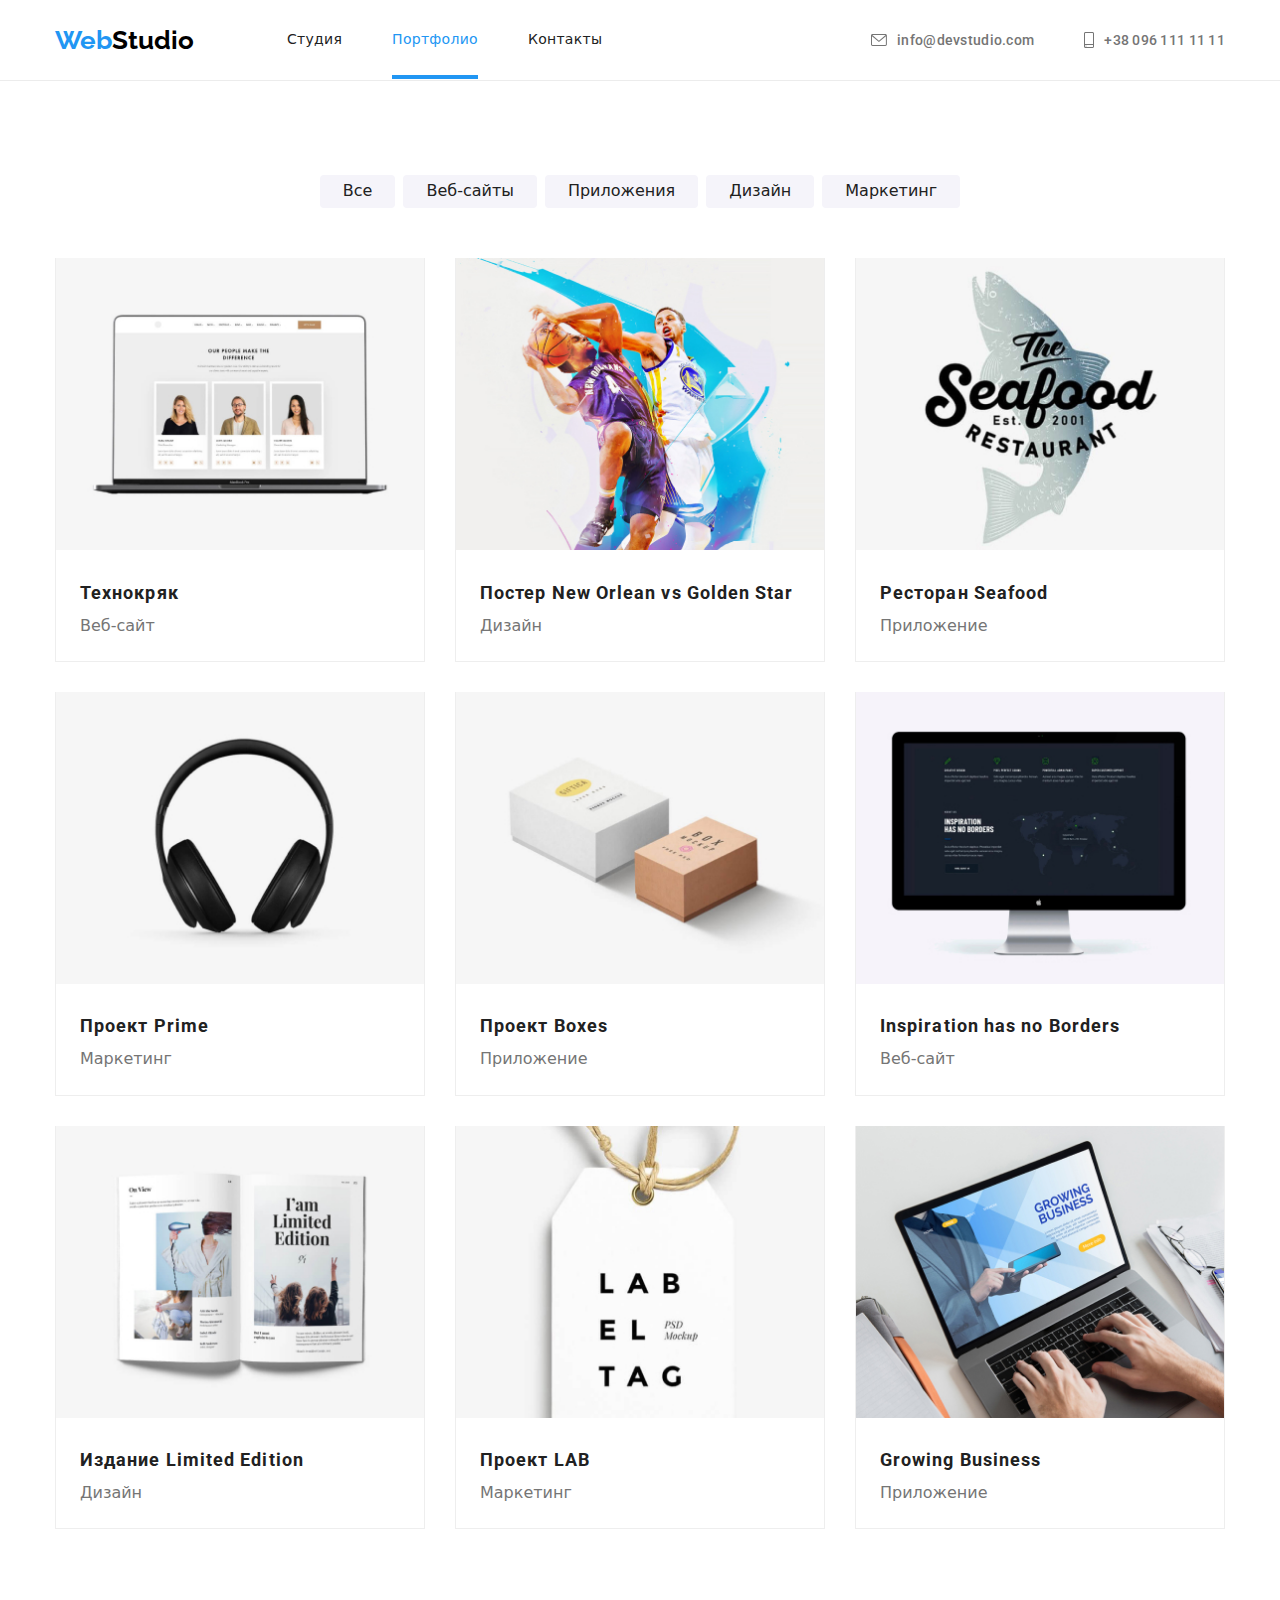
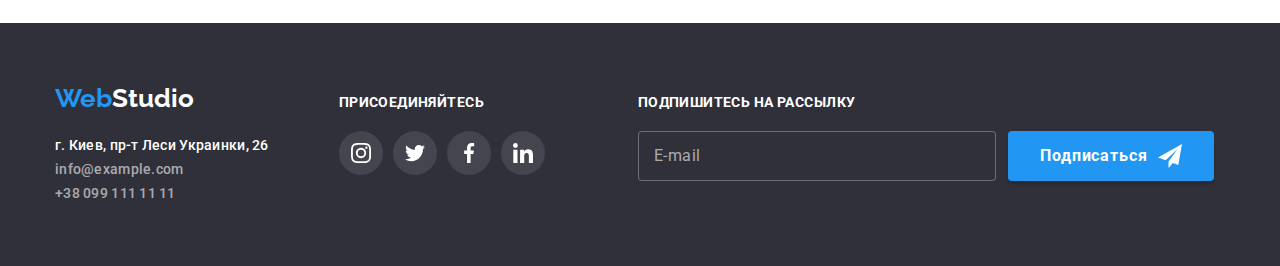
==== portfolio.html @ 0602cfd3 "1" ====
<!DOCTYPE html>
<html lang="ru">

<head>
    <meta charset="UTF-8">
    <meta http-equiv="X-UA-Compatible" content="IE=edge">
    <meta name="viewport" content="width=device-width, initial-scale=1.0">
    <title>Document</title>
    <link rel="preconnect" href="https://fonts.googleapis.com">
    <link rel="preconnect" href="https://fonts.gstatic.com" crossorigin>
    <link href="https://fonts.googleapis.com/css2?family=Raleway:wght@700&family=Roboto:wght@400;700;900&display=swap"
        rel="stylesheet">
    <link rel="stylesheet"
        href="https://cdnjs.cloudflare.com/ajax/libs/modern-normalize/0.6.0/modern-normalize.min.css" />
    <link href="./css/styles.css" rel="stylesheet" />

</head>

<body>
    <!--Шапка сайта-->
    <header>
        <div class="container main-nav">
            <a href="./index.html" class="logo"> <span class="logo-first ">Web</span><span class="logo-second">Studio</span>
            </a>
            <nav>
                <ul class="site-nav list">
                    <li class="item"> <a href="./index.html" class="link">Студия</a></li>
                    <li class="item"> <a href="./portfolio.html" class="link current">Портфолио</a></li>
                    <li class="item"> <a href="" class="link">Контакты</a></li>
                </ul>
            </nav>
            <ul class="adress list">
                <li class="item"><a href="mailto:info@devstudio.com" class="link-adress"> <svg width="16px" height="12px"
                            class="icon-nav">
                            <use href="./images/symbol-defs-no.svg#icon-envelope"></use>
                        </svg>
                        info@devstudio.com </a> </li>
                <li class="item"><a href="tel:+380961111111" class="link-adress"> <svg width="10px" height="16px"
                            class="icon-nav">
                            <use href="./images/symbol-defs-no.svg#icon-smartphone"></use>
                        </svg> +38 096 111 11 11 </a></li>
            </ul>
        </div>
    </header>
    <main>
        <section class="section filter">
            <div class="container">
                <h1 hidden class="filter-tittle">Наши проекты</h1>
                <ul class="btn-filter">
                    <li class="item"> <button type="button" class="button">Все</button></li>
                    <li class="item"> <button type="button" class="button">Веб-сайты</button></li>
                    <li class="item"> <button type="button" class="button">Приложения</button></li>
                    <li class="item"> <button type="button" class="button">Дизайн</button></li>
                    <li class="item"> <button type="button" class="button">Маркетинг</button></li>
                </ul>
                <ul class="project list">
                    <li class="project-list">
                        <a href="" class="project-item">
                        <div class="project-image">
                            <img src="./images/Project1.jpg" alt="Люди" width="370">
                            <p class="project-thumb">Технокряк это современная площадка распространения коронавируса. Компании используют эту платформу для цифрового
                            шпионажа и атак на защищённые сервера конкурентов.</p></div>
                            <div class="project-box">
                                <h2 class="project-name">Технокряк</h2>
                                <p class="filter-name">Веб-сайт</p>
                            </div>
                        </a></li>
                    <li class="project-list"><a href="" class="project-item">
                        <div class="project-image">
                            <img src="./images/Project2.jpg" alt="Постер" width="370"><p class="project-thumb">Технокряк это современная площадка распространения коронавируса. Компании используют эту
                                платформу для цифрового
                                шпионажа и атак на защищённые сервера конкурентов.</p></div>
                            <div class="project-box">
                                <h2 class="project-name">Постер New Orlean vs Golden Star</h2>
                                <p class="filter-name">Дизайн</p>
                            </div>
                        </a></li>
                    <li class="project-list"><a href="" class="project-item">
                           <div class="project-image"> <img src="./images/Project3.jpg" alt="Ресторан" width="370"><p class="project-thumb">Технокряк это современная площадка распространения коронавируса. Компании используют эту платформу для цифрового
                            шпионажа и атак на защищённые сервера конкурентов.</p></div>
                            <div class="project-box">
                                <h2 class="project-name">Ресторан Seafood</h2>
                                <p class="filter-name">Приложение</p>
                            </div>
                        </a></li>
                    <li class="project-list"><a href="" class="project-item">
                           <div class="project-image"> <img src="./images/Project4.jpg" alt="Наушники" width="370"><p class="project-thumb">Технокряк это современная площадка распространения коронавируса. Компании используют эту платформу для цифрового
                            шпионажа и атак на защищённые сервера конкурентов.</p></div>
                            <div class="project-box">
                                <h2 class="project-name">Проект Prime</h2>
                                <p class="filter-name">Маркетинг</p>
                            </div>
                        </a></li>
                    <li class="project-list"><a href="" class="project-item">
                           <div class="project-image"> <img src="./images/Project5.jpg" alt="Коробки" width="370"><p class="project-thumb">Технокряк это современная площадка распространения коронавируса. Компании используют эту платформу для цифрового
                            шпионажа и атак на защищённые сервера конкурентов.</p></div>
                            <div class="project-box">
                                <h2 class="project-name">Проект Boxes</h2>
                                <p class="filter-name">Приложение</p>
                            </div>
                        </a></li>
                    <li class="project-list"><a href="" class="project-item">
                           <div class="project-image"> <img src="./images/Project6.jpg" alt="Монитор" width="370"><p class="project-thumb">Технокряк это современная площадка распространения коронавируса. Компании используют эту платформу для цифрового
                            шпионажа и атак на защищённые сервера конкурентов.</p></div>
                            <div class="project-box">
                                <h2 class="project-name">Inspiration has no Borders</h2>
                                <p class="filter-name">Веб-сайт</p>
                            </div>
                        </a></li>
                    <li class="project-list"><a href="" class="project-item">
                           <div class="project-image"> <img src="./images/Project7.jpg" alt="Издание" width="370"><p class="project-thumb">Технокряк это современная площадка распространения коронавируса. Компании используют эту платформу для цифрового
                            шпионажа и атак на защищённые сервера конкурентов.</p></div>
                            <div class="project-box">
                                <h2 class="project-name">Издание Limited Edition</h2>
                                <p class="filter-name">Дизайн</p>
                            </div>
                        </a></li>
                    <li class="project-list"><a href="" class="project-item">
                           <div class="project-image"> <img src="./images/Project8.jpg" alt="Значок" width="370"><p class="project-thumb">Технокряк это современная площадка распространения коронавируса. Компании используют эту платформу для цифрового
                            шпионажа и атак на защищённые сервера конкурентов.</p></div>
                            <div class="project-box">
                                <h2 class="project-name">Проект LAB</h2>
                                <p class="filter-name">Маркетинг</p>
                            </div>
                        </a></li>
                    <li class="project-list"><a href="" class="project-item">
                           <div class="project-image"> <img src="./images/Project9.jpg" alt="Ноут" width="370"><p class="project-thumb">Технокряк это современная площадка распространения коронавируса. Компании используют эту платформу для цифрового
                            шпионажа и атак на защищённые сервера конкурентов.</p></div>
                            <div class="project-box">
                                <h2 class="project-name">Growing Business</h2>
                                <p class="filter-name">Приложение</p>
                            </div>
                        </a></li>
                </ul>
            </div>
        </section>
    </main>
    <footer class="page-footer">
        <div class="container footer-container">
            <div class="footer-adress">
                <a href="./index.html" class="logo"> <span class="logo-first ">Web</span><span
                        class="logo-second">Studio</span></a>
                <address class="adress-list">
                    <ul class="list">
                        <li> <a href="https://www.google.com/maps/place/%D0%B1%D1%83%D0%BB.+%D0%9B%D0%B5%D1%81%D0%B8+%D0%A3%D0%BA%D1%80%D0%B0%D0%B8%D0%BD%D0%BA%D0%B8,+26,+%D0%9A%D0%B8%D0%B5%D0%B2,+02000/@50.4265807,30.5361971,17z/data=!3m1!4b1!4m5!3m4!1s0x40d4cf0e033ecbe9:0x57a4dffefec77da0!8m2!3d50.4265807!4d30.5383858"
                               rel="noopener noreferrer" target="_blank" class="link-adress"> г. Киев, пр-т Леси Украинки, 26 </a></li>
                        <li> <a href="mailto:info@example.com" class="contact link-adress">info@example.com </a></li>
                        <li> <a href="tel:+380991111111" class="contact link-adress">+38 099 111 11 11</a> </li>
                    </ul>
                </address>
            </div>
            <div class="footer-social-list">
                <p class="footer-social">Присоединяйтесь</p>
                <ul class="list footer-social-link">
                    <li class="social-li"><a href="https://www.instagram.com/" rel="noopener noreferrer" target="_blank" class="social-link"><svg
                                class="footer-logo-nets">
                                <use href="./images/symbol-defs-no.svg#icon-instagram-2"></use>
                            </svg></a> </li>
                    <li class="social-li"> <a href="https://twitter.com/?lang=ru" rel="noopener noreferrer" target="_blank" class="social-link"><svg
                                class="footer-logo-nets">
                                <use href="./images/symbol-defs-no.svg#icon-twitter-1"></use>
                            </svg></a></li>
                    <li class="social-li"><a href="https://uk-ua.facebook.com/" rel="noopener noreferrer" target="_blank" class="social-link"><svg
                                class="footer-logo-nets">
                                <use href="./images/symbol-defs-no.svg#icon-facebook-1"></use>
                            </svg></a></li>
                    <li class="social-li"><a href="https://ru.linkedin.com/" rel="noopener noreferrer" target="_blank" class="social-link"><svg
                                class="footer-logo-nets">
                                <use href="./images/symbol-defs-no.svg#icon-linkedin-1"></use>
                            </svg></a></li>
                </ul>
            </div>
            <form class="footer-form">
                <div class="subscription">
                    <label for="name" class="footer-sub">
                        <h3 class="tittle-sub">Подпишитесь на рассылку</h3>
                    </label>
                    <div class="sub-form-field">
                        <input type="mail" class="input-footer" name="sub-mail" id="name" placeholder="E-mail" />
                        <button type="submit" class="sub-button">Подписаться<svg class="icon-sub">
                                <use href="./images/symbol-defs-6.svg#icon-icon-send"></use>
                            </svg>
                    </div></button>
                </div>
            </form>
        </div>
        
    </footer>
</body>

</html>
---- css/styles.css ----
/* заголовка цвет #212121 */
/* белый #FFFFFF*/
/* цвет акцент #2196F3 */
/* основной цвет #757575 */
/* вторичный фон #F5F4FA */
/* цвет заголовка #2F303A */
/* фон #E5E5E5 */

:root {
  --primary-text-color: #757575;
  --tittle-color: #212121;
  --accent-color: #2196f3;
  --primary-background-color: #ffffff;
  --footer-color: #2f303a;
  --primary-white-color: #ffffff;
  --secondary-background-color: #f5f4fa;
}

.body {
  color: var(--primary-text-color);
  background-color: var(--primary-background-color);
  font-family: Roboto, sans-serif;
  letter-spacing: 0.03em;

  margin: 0;
}
.section {
  padding-top: 94px;
  padding-bottom: 94px;
  margin-top: 0;
  margin-bottom: 0;
}
.container {
  margin-left: auto;
  margin-right: auto;
  width: 1200px;
  padding-left: 15px;
  padding-right: 15px;
}
/* Утилиты */
h1,
h2,
h3,
h4,
p,
ul {
  margin: 0;
  padding: 0;
}

.list {
  text-decoration: none;
}
textarea {
  resize: none;
}

header {
  border-bottom: 1px solid #ececec;
}

img {
  display: block;
  max-width: 100%;
  height: auto;
}
/* Logo */
.main-nav .logo {
  font-family: Raleway, cursive;
  font-weight: 700;
  font-size: 26px;
  line-height: 1.17;
  text-decoration: none;

  padding-top: 24px;
  padding-bottom: 24px;
}
.logo-first {
  color: var(--accent-color);
}
.logo-second {
  color: #000000;
}

/* Site nav */
.list {
  list-style: none;
}

.main-nav {
  display: flex;
  align-items: center;

  box-sizing: border-box;
}

.site-nav {
  display: flex;
  margin-left: 93px;

  font-weight: 500;
  font-size: 14px;
  line-height: 1.14;
  letter-spacing: 0.02em;
}

.main-nav .link {
  padding-top: 32px;
  padding-bottom: 32px;
}

.main-nav .link-adress {
  display: flex;
  padding-top: 32px;
  padding-bottom: 32px;
  align-items: center;
}
.site-nav .item + .item {
  margin-left: 50px;
}

.site-nav .item:last-child {
  margin-right: 0;
}

.site-nav .list {
  font-weight: 500;
  font-size: 16px;
  line-height: 1.17;
  letter-spacing: 0.02em;

  display: block;
}
.site-nav .link.current {
  position: relative;
  color: var(--accent-color);
}

.site-nav .link.current::after {
  content: '';
  display: block;
  position: absolute;
  left: 0;
  bottom: 0;

  width: 100%;
  height: 4px;
  background-color: var(--accent-color);
}
.site-nav .link {
  color: var(--tittle-color);

  transition: color 250ms cubic-bezier(0.4, 0, 0.2, 1);
}
.site-nav .link:focus,
.link:hover {
  color: var(--accent-color);
}
.link {
  text-decoration: none;
}
.link-adress {
  color: var(--primary-text-color);
  font-family: Roboto, sans-serif;
  font-weight: 500;
  font-size: 14px;
  line-height: 1.17;
  letter-spacing: 0.02em;
  text-decoration: none;

  transition: color 250ms cubic-bezier(0.4, 0, 0.2, 1), fill 250ms cubic-bezier(0.4, 0, 0.2, 1);
}

.link-adress:focus,
.link-adress:hover {
  color: var(--accent-color);
  fill: var(--accent-color);
}

.adress {
  display: flex;
  margin-left: auto;
}

.adress .item + .item {
  margin-left: 50px;
}

.icon-nav {
  /* width: 16px;
  height: 12px; */
  margin-right: 10px;
  fill: currentColor;
}

/* Шапка сайта */

.hero-tittle {
  font-family: Roboto, sans-serif;
  color: var(--primary-white-color);
  font-weight: 900;
  font-size: 44px;
  line-height: 1.36;
  letter-spacing: 0.06em;
  text-align: center;
  text-transform: uppercase;

  margin-bottom: 30px;
}
.hero {
  background-color: var(--footer-color);
  text-align: center;
  padding-top: 200px;
  padding-bottom: 200px;
}

.overlay {
  max-width: 1600px;
  height: 600px;
  margin-left: auto;
  margin-right: auto;

  background-image: linear-gradient(to right, rgba(47, 48, 58, 0.4), rgba(47, 48, 58, 0.4)),
    url(../images/background.jpg);

  background-position: center;
  background-repeat: no-repeat;
  background-size: cover;
}

/* Button */
.main-button {
  display: inline-block;
  text-decoration: none;
  color: var(--primary-white-color);
  background-color: var(--accent-color);
  font-family: inherit;
  font-weight: bold;
  line-height: 1.87;

  cursor: pointer;

  border-radius: 4px;
  padding: 10px 32px;
  min-width: 200px;
  text-align: center;

  transition: background-color 250ms cubic-bezier(0.4, 0, 0.2, 1);
}
.main-button:hover,
.main-button:focus {
  background-color: #188ce8;
}

/* Преимущества */

.visually-hidden {
  position: absolute;
  white-space: nowrap;
  width: 1px;
  height: 1px;
  overflow: hidden;
  border: 0;
  padding: 0;
  clip: rect(0 0 0 0);
  clip-path: inset(50%);
  margin: -1px;
}

.advantage {
  padding-top: 0;
  padding-bottom: 0;
  margin-top: 94px;
  margin-bottom: 106px;
}

.advantage-list .tittle {
  color: var(--tittle-color);
  font-weight: 700;
  font-size: 14px;
  line-height: 1.17;

  text-transform: uppercase;
  padding-bottom: 10px;
}

.advantage .description {
  color: var(--primary-text-color);
  font-weight: 400;
  font-size: 14px;
  line-height: 1.71;
}
.advantage-list {
  display: flex;
}

.advantage-list .item + .item {
  margin-left: 30px;
}

.advantage-fon {
  display: flex;
  width: 270px;
  height: 120px;
  background-color: var(--secondary-background-color);
  align-items: center;
  justify-content: center;
  margin-bottom: 30px;
  border-radius: 4px;
}

.advantage-svg {
  width: 70px;
  height: 70px;
}

/* Чем мы занимаемся */

.products {
  padding-top: 0;
}

.products-tittle {
  color: var(--tittle-color);
  font-weight: 700;
  font-size: 36px;
  line-height: 1.17;
  text-align: center;

  padding-bottom: 50px;
}
.products .list {
  display: flex;
}
.products .item {
  position: relative;
}
.products .item + .item {
  margin-left: 30px;
}

.product-name {
  position: absolute;
  width: 100%;
  display: inline-block;
  background-color: rgba(47, 48, 58, 0.8);
  height: 70px;
  bottom: 0;
  right: 0;
}

.product-text {
  font-family: Roboto, sans-serif;
  font-weight: bold;
  font-size: 14px;
  line-height: 1.17;
  text-align: center;
  letter-spacing: 0.03em;
  text-transform: uppercase;

  text-align: center;
  padding-top: 27px;
  padding-bottom: 27px;

  color: var(--primary-white-color);
}
/* Наша команда */
.team {
  background-color: var(--secondary-background-color);
}

.team .list {
  display: flex;
  justify-content: space-between;
}

.team .item + .item {
  margin-left: 30px;
}
.team-tittle {
  color: var(--tittle-color);
  font-weight: 700;
  font-size: 36px;
  line-height: 1.17;
  text-align: center;

  padding-bottom: 50px;
}

.member-name {
  color: var(--tittle-color);
  font-weight: 500;
  font-size: 16px;
  line-height: 1.17;

  text-align: center;
  padding-top: 30px;
}
.position {
  color: var(--primary-text-color);
  font-size: 16px;
  line-height: 1.17;

  margin-top: 0px;
  /* margin-bottom: 30px; */
  padding-top: 10px;
  text-align: center;
}

.team-member .item {
  padding-bottom: 24px;
  border-bottom: 1px solid #eeeeee;
  box-sizing: border-box;
  background-color: var(--primary-white-color);
  border-radius: 0px 0px 4px 4px;
  box-shadow: 0px 1px 3px rgba(0, 0, 0, 0.12), 0px 1px 1px rgba(0, 0, 0, 0.14),
    0px 2px 1px rgba(0, 0, 0, 0.2);

  padding-bottom: 30px;
}
.social-link-box {
  padding-left: 32px;
  padding-right: 32px;
}

.social-link {
  display: flex;
  justify-content: center;
  align-items: center;
  height: 44px;
  width: 44px;
  fill: #afb1b8;

  border-radius: 50%;

  transition: background-color 250ms cubic-bezier(0.4, 0, 0.2, 1),
    fill 250ms cubic-bezier(0.4, 0, 0.2, 1);
}

.list-social {
  margin-top: 16px;
}

.social-nets {
  display: flex;
  justify-content: center;
  align-items: center;
}
.logo-nets {
  width: 20px;
  height: 20px;
}

.social-link:hover,
.social-link:focus {
  background-color: var(--accent-color);
  border-radius: 50%;
  fill: var(--primary-white-color);
}

/* Клиенты */

.clients-tittle {
  color: var(--tittle-color);
  font-weight: 700;
  font-size: 36px;
  line-height: 1.17;
  letter-spacing: 0.03em;

  margin-bottom: 50px;
  text-align: center;
}
.clients-list {
  display: flex;
  justify-content: space-between;
}

.clients-item {
  display: block;
}

.clients-list .clients-item + .clients-item {
  margin-left: 30px;
}
.clients-link {
  display: flex;
  align-items: center;
  justify-content: center;
  width: 170px;
  height: 92px;
  fill: #afb1b8;
  border: 1px solid #afb1b8;
  border-radius: 4px;

  transition: fill 250ms cubic-bezier(0.4, 0, 0.2, 1), border 250ms cubic-bezier(0.4, 0, 0.2, 1);
}
.clients-link:hover,
.clients-link:focus {
  fill: var(--accent-color);
  border: 1px solid var(--accent-color);
}
.icon-clients {
  width: 106px;
  height: 60px;
}

/* Подвал */
.page-footer .link-adress {
  color: var(--primary-white-color);
  font-size: 14px;
  line-height: 1.71;
  text-decoration: none;

  font-style: normal;

  transition: color 250ms cubic-bezier(0.4, 0, 0.2, 1);
}
.page-footer .contact {
  color: rgba(255, 255, 255, 0.6);
}
.page-footer .link-adress:focus,
.link-adress:hover {
  color: var(--accent-color);
}
.page-footer {
  background-color: var(--footer-color);
}
.page-footer .logo-second {
  color: var(--primary-white-color);
}

.page-footer {
  padding-top: 60px;
  padding-bottom: 60px;
}

.page-footer .logo {
  font-family: Raleway, sans-serif;
  font-weight: 700;
  font-size: 26px;
  line-height: 1.17;
  text-decoration: none;
}

.page-footer .adress-list {
  margin-top: 20px;
}

.footer-social {
  color: var(--primary-white-color);
  font-family: Roboto, sans-serif;
  font-weight: bold;
  font-size: 14px;
  line-height: 1.17;
  letter-spacing: 0.03em;
  text-transform: uppercase;

  margin-bottom: 20px;
}
.footer-container {
  display: flex;
  align-items: baseline;
}

.footer-social-list {
  margin-left: 70px;
  margin-right: 93px;
}

.footer-social-link {
  display: flex;
}

.footer-social-link .social-link {
  background-color: rgba(255, 255, 255, 0.1);
}

.social-li + .social-li {
  margin-left: 10px;
}

.footer-social-link .social-link:hover,
.footer-social-link .social-link:focus {
  background-color: var(--accent-color);
}
.footer-logo-nets {
  fill: var(--primary-white-color);
  width: 20px;
  height: 20px;
}

.tittle-sub {
  color: var(--primary-white-color);
  font-family: Roboto, sans-serif;
  font-weight: bold;
  font-size: 14px;
  line-height: 1.17;
  letter-spacing: 0.03em;
  text-transform: uppercase;

  margin-bottom: 20px;
}

.sub-form-field {
  display: flex;
}

.input-footer {
  height: 50px;
  width: 358px;
  margin-right: 12px;
  border: 1px solid rgba(255, 255, 255, 0.3);
  border-radius: 4px;

  background-color: var(--footer-color);
  color: var(--primary-text-color);

  padding-left: 15px;
}
.input-footer::placeholder {
  font-family: Roboto;
  font-weight: normal;
  font-size: 16px;
  line-height: 1.25;
  letter-spacing: 0.03em;

  color: rgba(255, 255, 255, 0.6);
}

.sub-button {
  display: flex;
  align-items: center;
  text-align: center;
  text-decoration: none;

  color: var(--primary-white-color);
  background-color: var(--accent-color);
  box-shadow: 0px 4px 4px rgba(0, 0, 0, 0.15);

  font-family: Roboto, sans-serif;
  font-weight: bold;
  line-height: 1.87;
  letter-spacing: 0.06em;

  cursor: pointer;
  border: none;
  border-radius: 4px;
  padding: 10px 32px;
  min-width: 200px;

  /* transition: background-color 250ms cubic-bezier(0.4, 0, 0.2, 1); */
}

.icon-sub {
  margin-left: 10px;
  width: 24px;
  height: 24px;

  fill: #fff;
}
/* Страница Портфолио */

/* Фильтр */
.project-item {
  text-decoration: none;
}

.btn-filter {
  list-style: none;
  margin-top: 0;
  margin-bottom: 0;
  padding-bottom: 50px;

  display: flex;
  justify-content: center;
  align-items: flex-start;
}

.btn-filter .item + .item {
  margin-left: 8px;
}
.button {
  font-weight: 500;
  background-color: var(--secondary-background-color);
  color: var(--tittle-color);
  font-family: inherit;

  cursor: pointer;

  border-radius: 4px;
  padding: 6px 22px;
  min-width: 73px;
  text-align: center;
  border: 1px solid transparent;

  transition: background-color 250ms cubic-bezier(0.4, 0, 0.2, 1),
    color 250ms cubic-bezier(0.4, 0, 0.2, 1), box-shadow 250ms cubic-bezier(0.4, 0, 0.2, 1);
}
.btn-filter .button:hover,
button:focus {
  color: var(--primary-white-color);
  background-color: var(--accent-color);
  box-shadow: 0px 1px 1px rgba(0, 0, 0, 0.12), 0px 4px 4px rgba(0, 0, 0, 0.06),
    1px 4px 6px rgba(0, 0, 0, 0.16);
}

.filter {
  padding-top: 94px;
}

/* Проекты */

.project-item {
  text-decoration: none;
}

.project-list {
  border-bottom: 1px solid #eeeeee;
  border-left: 1px solid #eeeeee;
  border-right: 1px solid #eeeeee;
  box-sizing: border-box;

  margin-right: 30px;
  margin-bottom: 30px;
  width: 370px;

  transition: box-shadow cubic-bezier(0.4, 0, 0.2, 1);
}

.section .project {
  display: flex;
  flex-wrap: wrap;
  padding-left: 0px;
}

.project-list:hover {
  box-shadow: 0px 1px 1px rgba(0, 0, 0, 0.12), 0px 4px 4px rgba(0, 0, 0, 0.06),
    1px 4px 6px rgba(0, 0, 0, 0.16);
}
.project-list:nth-child(3n) {
  margin-right: 0;
}

.project-list:nth-last-child(-n + 3) {
  margin-bottom: 0;
}
.project-name {
  color: var(--tittle-color);
  font-family: Roboto;
  font-weight: 700;
  font-size: 18px;

  line-height: 2;
  letter-spacing: 0.06em;
}

.project-box {
  padding-left: 24px;
  padding-top: 20px;
  padding-bottom: 20px;
  padding-right: 24px;
}
.filter-name {
  color: var(--primary-text-color);
  font-size: 16px;
  line-height: 1.88;
}

.project-image {
  display: inline-block;
  position: relative;
  overflow: hidden;
}
/* .project-image::before {
  position: absolute;
  display: inline-block;
  content: '';
  width: 100%;
  height: 100%;
  background-color: rgba(33, 150, 243, 0.9);

  transform: translateY(100%);
  transition: transform 250ms cubic-bezier(0.4, 0, 0.2, 1);

  opacity: 0;
}
.project-list:hover .project-image::before {
  opacity: 1;
  transform: translateY(0);

} */

.project-thumb {
  position: absolute;
  width: 100%;
  height: 100%;
  font-family: Roboto;
  font-size: 18px;
  line-height: 1.56;
  letter-spacing: 0.03em;
  color: #ffffff;
  background-color: var(--accent-color);

  display: flex;
  align-items: center;
  top: 0;
  left: 0;
  padding-left: 24px;
  padding-right: 24px;

  transform: translateY(100%);
  transition: transform 250ms cubic-bezier(0.4, 0, 0.2, 1),
    opacity 250ms cubic-bezier(0.4, 0, 0.2, 1);
  opacity: 0;
}

.project-list:hover .project-thumb {
  opacity: 1;
  transform: translateY(0);
}

/* Модальное окно */

.backdrop {
  position: fixed;
  top: 0;
  left: 0;
  width: 100%;
  height: 100%;
  background-color: rgba(0, 0, 0, 0.2);
  visibility: visible;
  opacity: 1;

  transition: opacity 250ms cubic-bezier(0.4, 0, 0.2, 1);
}

.backdrop.is-hidden {
  opacity: 0;
  pointer-events: none;
  overflow: hidden;
}
.backdrop.is-hidden .modal {
  transform: translate(-50%, -50%) scale (1.1);
}
.modal {
  position: absolute;
  top: 50%;
  left: 50%;

  min-height: 581px;
  min-width: 528px;
  align-items: center;

  background-color: var(--primary-white-color);
  transform: translate(-50%, -50%) scale(1);
  transition: opacity 250ms cubic-bezier(0.4, 0, 0.2, 1);
}

.close {
  width: 18px;
  height: 18px;
  border-radius: 50%;
  background-color: white;
  border: 1px solid rgba(0, 0, 0, 0.1);

  fill: #000000;
}
.button-modal {
  position: absolute;
  right: 0;
  top: 0;

  width: 30px;
  height: 30px;
  margin-top: 8px;
  margin-right: 8px;
  background-color: white;
  padding: 0;
  border: none;
}

.close:hover,
.close:focus {
  background-color: var(--accent-color);
  fill: #eeeeee;
}
.button-modal:hover,
.button-modal:focus {
  background-color: white;
}

.modal-form {
  /* outline: 2px solid red; */
  width: 448px;
  margin: 40px;
}
.modal-tittle {
  color: var(--tittle-color);
  font-family: Roboto, sans-serif;
  font-weight: bold;
  font-size: 20px;
  line-height: 1.17;
  letter-spacing: 0.03em;

  margin-bottom: 12px;
}

.form-field {
  position: relative;
  /* outline: 1px solid seagreen; */
  display: flex;
  flex-direction: column;
  margin-bottom: 10px;
}
.form-label {
  font-size: 12px;
  letter-spacing: 0.01em;
  color: var(--primary-text-color);
  margin-bottom: 4px;
}

.form-input {
  padding-left: 42px;
  padding-top: 11px;
  padding-bottom: 11px;
  border: 1px solid rgba(33, 33, 33, 0.2);
  border-radius: 4px;

  height: 40px;

  transition: border 250ms cubic-bezier(0.4, 0, 0.2, 1);
}
.form-icon {
  position: absolute;
  bottom: 0;
  left: 0;
  margin-left: 12px;
  margin-bottom: 11px;

  width: 18px;
  height: 18px;
  transition: fill 250ms cubic-bezier(0.4, 0, 0.2, 1);

  fill: var(--tittle-color);
}

.form-input:focus ~ .form-icon {
  fill: var(--accent-color);
}

.form-field:focus-within > .form-input {
  border: 1px solid var(--accent-color);
  outline: 0;
  outline-offset: 0;
}
.comment {
  height: 120px;
  padding: 12px 16px;
  border: 1px solid rgba(33, 33, 33, 0.2);
  border-radius: 4px;
}

textarea::placeholder {
  font-family: Roboto;
  font-size: 12px;
  line-height: 1.17;
  letter-spacing: 0.01em;

  color: rgba(117, 117, 117, 0.5);
}

.form-field:focus-within > .comment {
  border: 1px solid var(--accent-color);
  outline: 0;
  outline-offset: 0;
}

.checkbox-input {
  /* appearance: none;
  position: absolute; */

  position: absolute;
  width: 1px;
  height: 1px;
  margin: -1px;
  border: 0;
  padding: 0;
  clip: rect(0 0 0 0);
  overflow: hidden;
}
.checkbox-label {
  display: flex;
  align-items: center;
  font-size: 14px;
  line-height: 1.71;
  letter-spacing: 0.03em;
  color: var(--primary-text-color);

  margin-left: 8px;
  margin-bottom: 30px;
}

.icon-check {
  display: block;
  width: 10px;
  height: 10px;

  width: 16px;
  height: 15px;
  border: 2px solid #212121;
  border-radius: 4px;

  margin-right: 8px;
}

.checkbox-input:checked + .icon-check {
  background-color: var(--accent-color);
  background-image: url(../images/icon-check-2.svg);
  background-size: contain;
  background-origin: content-box;
  border: 2px solid var(--accent-color);
}

.form-button {
  display: block;
  text-decoration: none;
  color: var(--primary-white-color);
  background-color: var(--accent-color);
  font-family: Roboto, sans-serif;
  font-weight: bold;
  font-size: 16px;
  line-height: 1.87;
  letter-spacing: 0.06em;

  margin: 0 auto;

  cursor: pointer;
  border: none;
  border-radius: 4px;
  padding: 10px 55px 10px 56px;
  min-width: 200px;
  text-align: center;
  box-shadow: 0px 4px 4px rgba(0, 0, 0, 0.15);

  transition: background-color 250ms cubic-bezier(0.4, 0, 0.2, 1);
}
.form-button:hover,
.form-button:focus {
  background-color: #188ce8;
}
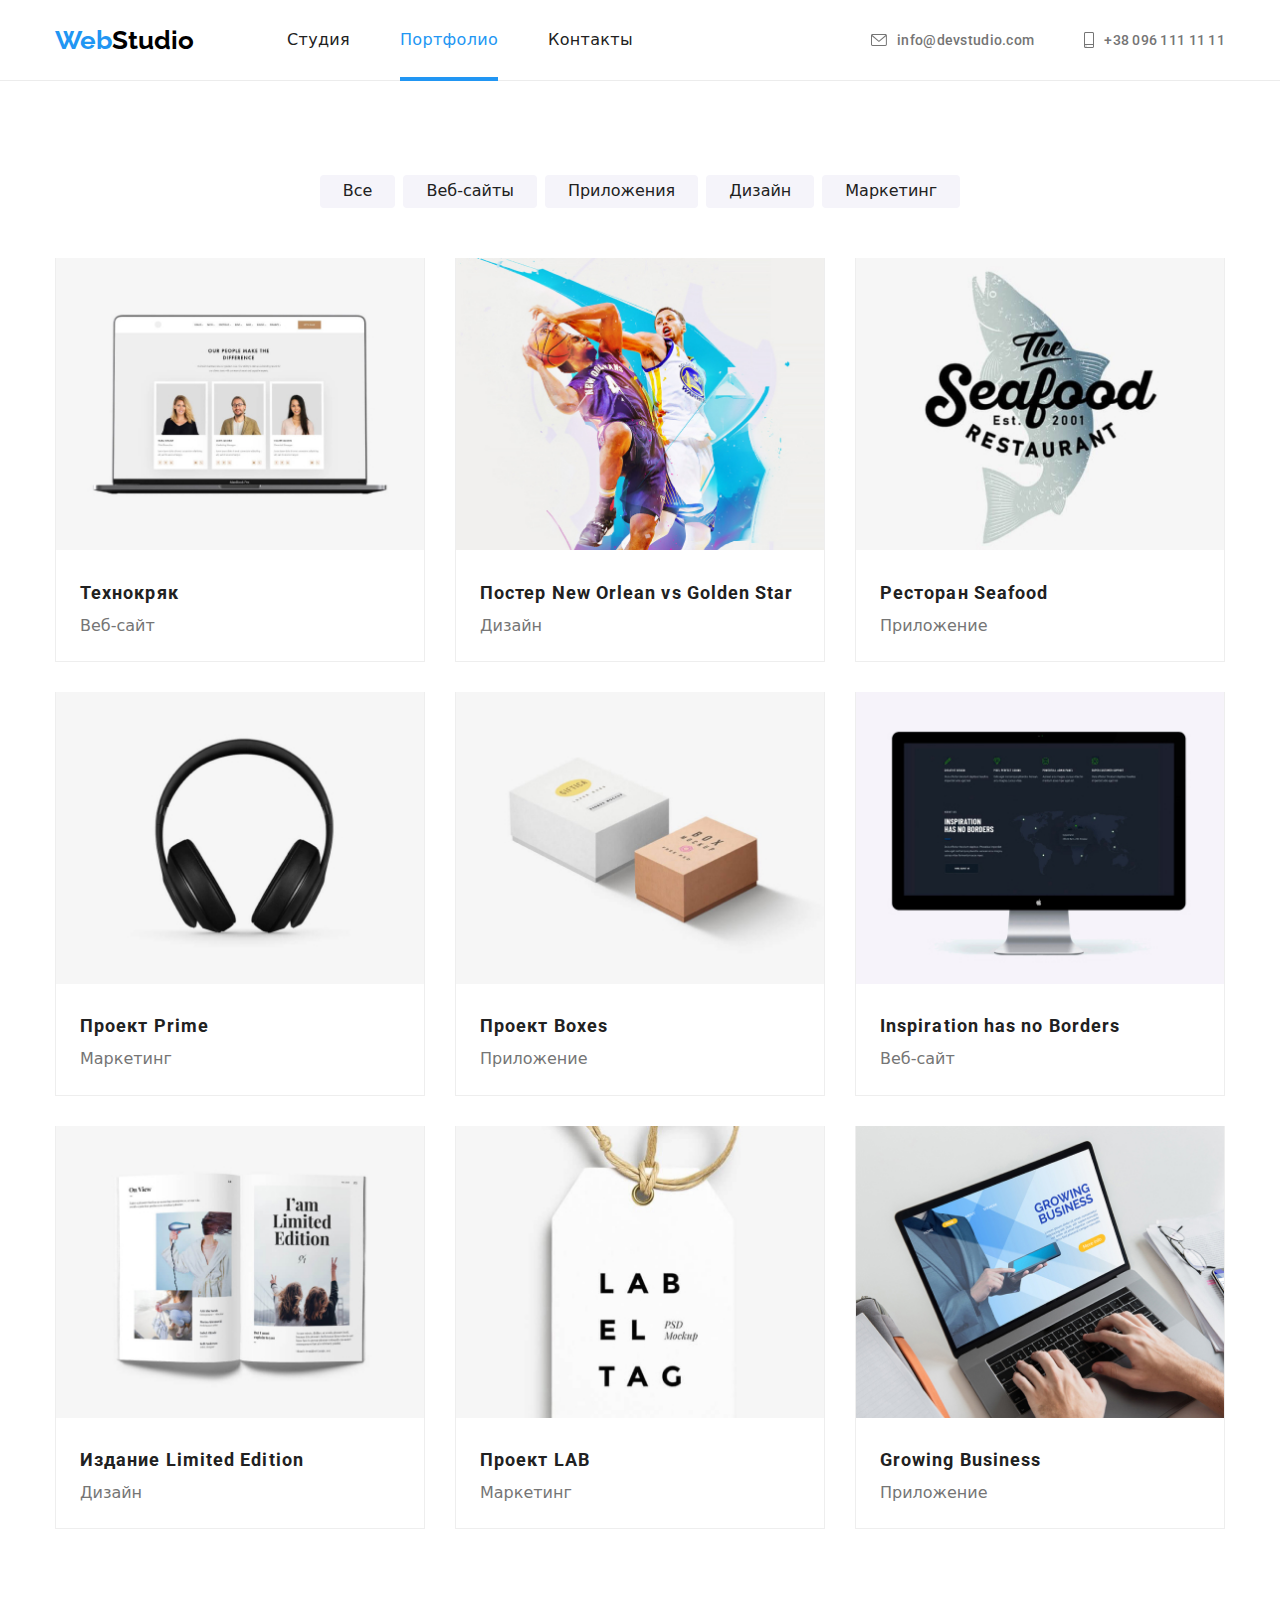
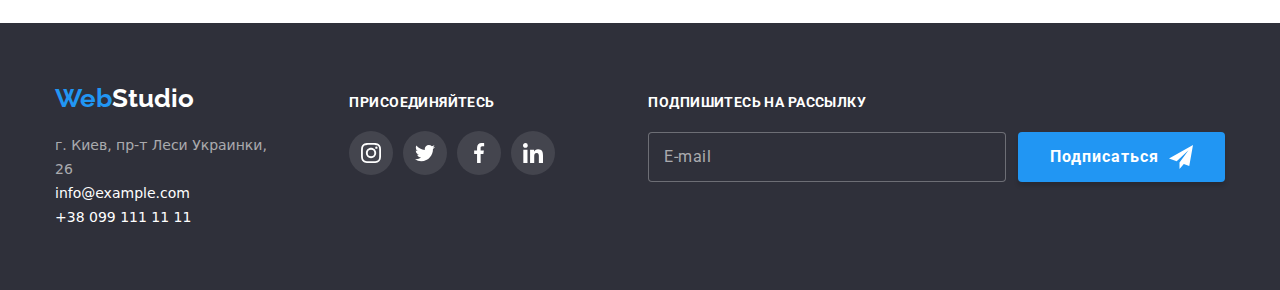
==== commit 33c16059: "1" ====
--- a/portfolio.html
+++ b/portfolio.html
@@ -18,26 +18,27 @@
 
 <body>
     <!--Шапка сайта-->
-    <header>
-        <div class="container main-nav">
-            <a href="./index.html" class="logo"> <span class="logo-first ">Web</span><span class="logo-second">Studio</span>
-            </a>
+    <header class="header">
+        <div class="header__nav container">
+            <a href="./index.html" class="header__logo"> <span class="header__logo-first ">Web</span><span
+                    class="header__logo-second">Studio</span> </a>
             <nav>
-                <ul class="site-nav list">
-                    <li class="item"> <a href="./index.html" class="link">Студия</a></li>
-                    <li class="item"> <a href="./portfolio.html" class="link current">Портфолио</a></li>
-                    <li class="item"> <a href="" class="link">Контакты</a></li>
+                <ul class="header__list list">
+                    <li class="header__item"> <a href="./index.html"
+                            class="header__link link">Студия</a></li>
+                    <li class="header__item"> <a href="./portfolio.html" class="header__link header__link--current link">Портфолио</a></li>
+                    <li class="header__item"> <a href="" class="header__link link">Контакты</a></li>
                 </ul>
             </nav>
-            <ul class="adress list">
-                <li class="item"><a href="mailto:info@devstudio.com" class="link-adress"> <svg width="16px" height="12px"
-                            class="icon-nav">
-                            <use href="./images/symbol-defs-no.svg#icon-envelope"></use>
+            <ul class="header__contact list">
+                <li class="header__item"><a href="mailto:info@devstudio.com" class="header__adress"> <svg width="16px"
+                            height="12px" class="header__icon">
+                            <use href="./images/symbol-defs-6.svg#icon-envelope"></use>
                         </svg>
                         info@devstudio.com </a> </li>
-                <li class="item"><a href="tel:+380961111111" class="link-adress"> <svg width="10px" height="16px"
-                            class="icon-nav">
-                            <use href="./images/symbol-defs-no.svg#icon-smartphone"></use>
+                <li class="header__item"><a href="tel:+380961111111" class="header__adress"> <svg width="10px" height="16px"
+                            class="header__icon">
+                            <use href="./images/symbol-defs-6.svg#icon-smartphone"></use>
                         </svg> +38 096 111 11 11 </a></li>
             </ul>
         </div>
@@ -45,146 +46,178 @@
     <main>
         <section class="section filter">
             <div class="container">
-                <h1 hidden class="filter-tittle">Наши проекты</h1>
-                <ul class="btn-filter">
-                    <li class="item"> <button type="button" class="button">Все</button></li>
-                    <li class="item"> <button type="button" class="button">Веб-сайты</button></li>
-                    <li class="item"> <button type="button" class="button">Приложения</button></li>
-                    <li class="item"> <button type="button" class="button">Дизайн</button></li>
-                    <li class="item"> <button type="button" class="button">Маркетинг</button></li>
-                </ul>
-                <ul class="project list">
-                    <li class="project-list">
-                        <a href="" class="project-item">
-                        <div class="project-image">
-                            <img src="./images/Project1.jpg" alt="Люди" width="370">
-                            <p class="project-thumb">Технокряк это современная площадка распространения коронавируса. Компании используют эту платформу для цифрового
-                            шпионажа и атак на защищённые сервера конкурентов.</p></div>
-                            <div class="project-box">
-                                <h2 class="project-name">Технокряк</h2>
-                                <p class="filter-name">Веб-сайт</p>
-                            </div>
-                        </a></li>
-                    <li class="project-list"><a href="" class="project-item">
-                        <div class="project-image">
-                            <img src="./images/Project2.jpg" alt="Постер" width="370"><p class="project-thumb">Технокряк это современная площадка распространения коронавируса. Компании используют эту
-                                платформу для цифрового
-                                шпионажа и атак на защищённые сервера конкурентов.</p></div>
-                            <div class="project-box">
-                                <h2 class="project-name">Постер New Orlean vs Golden Star</h2>
-                                <p class="filter-name">Дизайн</p>
-                            </div>
-                        </a></li>
-                    <li class="project-list"><a href="" class="project-item">
-                           <div class="project-image"> <img src="./images/Project3.jpg" alt="Ресторан" width="370"><p class="project-thumb">Технокряк это современная площадка распространения коронавируса. Компании используют эту платформу для цифрового
-                            шпионажа и атак на защищённые сервера конкурентов.</p></div>
-                            <div class="project-box">
-                                <h2 class="project-name">Ресторан Seafood</h2>
-                                <p class="filter-name">Приложение</p>
-                            </div>
-                        </a></li>
-                    <li class="project-list"><a href="" class="project-item">
-                           <div class="project-image"> <img src="./images/Project4.jpg" alt="Наушники" width="370"><p class="project-thumb">Технокряк это современная площадка распространения коронавируса. Компании используют эту платформу для цифрового
-                            шпионажа и атак на защищённые сервера конкурентов.</p></div>
-                            <div class="project-box">
-                                <h2 class="project-name">Проект Prime</h2>
-                                <p class="filter-name">Маркетинг</p>
-                            </div>
-                        </a></li>
-                    <li class="project-list"><a href="" class="project-item">
-                           <div class="project-image"> <img src="./images/Project5.jpg" alt="Коробки" width="370"><p class="project-thumb">Технокряк это современная площадка распространения коронавируса. Компании используют эту платформу для цифрового
-                            шпионажа и атак на защищённые сервера конкурентов.</p></div>
-                            <div class="project-box">
-                                <h2 class="project-name">Проект Boxes</h2>
-                                <p class="filter-name">Приложение</p>
-                            </div>
-                        </a></li>
-                    <li class="project-list"><a href="" class="project-item">
-                           <div class="project-image"> <img src="./images/Project6.jpg" alt="Монитор" width="370"><p class="project-thumb">Технокряк это современная площадка распространения коронавируса. Компании используют эту платформу для цифрового
-                            шпионажа и атак на защищённые сервера конкурентов.</p></div>
-                            <div class="project-box">
-                                <h2 class="project-name">Inspiration has no Borders</h2>
-                                <p class="filter-name">Веб-сайт</p>
-                            </div>
-                        </a></li>
-                    <li class="project-list"><a href="" class="project-item">
-                           <div class="project-image"> <img src="./images/Project7.jpg" alt="Издание" width="370"><p class="project-thumb">Технокряк это современная площадка распространения коронавируса. Компании используют эту платформу для цифрового
-                            шпионажа и атак на защищённые сервера конкурентов.</p></div>
-                            <div class="project-box">
-                                <h2 class="project-name">Издание Limited Edition</h2>
-                                <p class="filter-name">Дизайн</p>
-                            </div>
-                        </a></li>
-                    <li class="project-list"><a href="" class="project-item">
-                           <div class="project-image"> <img src="./images/Project8.jpg" alt="Значок" width="370"><p class="project-thumb">Технокряк это современная площадка распространения коронавируса. Компании используют эту платформу для цифрового
-                            шпионажа и атак на защищённые сервера конкурентов.</p></div>
-                            <div class="project-box">
-                                <h2 class="project-name">Проект LAB</h2>
-                                <p class="filter-name">Маркетинг</p>
-                            </div>
-                        </a></li>
-                    <li class="project-list"><a href="" class="project-item">
-                           <div class="project-image"> <img src="./images/Project9.jpg" alt="Ноут" width="370"><p class="project-thumb">Технокряк это современная площадка распространения коронавируса. Компании используют эту платформу для цифрового
-                            шпионажа и атак на защищённые сервера конкурентов.</p></div>
-                            <div class="project-box">
-                                <h2 class="project-name">Growing Business</h2>
-                                <p class="filter-name">Приложение</p>
+                <h1 hidden class="filter__tittle">Наши проекты</h1>
+                <ul class="filter__list">
+                    <li class="filter-item"> <button type="button" class="filter__button">Все</button></li>
+                    <li class="filter-item"> <button type="button" class="filter__button">Веб-сайты</button></li>
+                    <li class="filter-item"> <button type="button" class="filter__button">Приложения</button></li>
+                    <li class="filter-item"> <button type="button" class="filter__button">Дизайн</button></li>
+                    <li class="filter-item"> <button type="button" class="filter__button">Маркетинг</button></li>
+                </ul>
+                <ul class="project__list list">
+                    <li class="project__item">
+                        <a href="" class="project__link">
+                            <div class="project__image">
+                                <img src="./images/Project1.jpg" alt="Люди" width="370">
+                                <p class="project__thumb">Технокряк это современная площадка распространения коронавируса. Компании
+                                    используют эту платформу для цифрового
+                                    шпионажа и атак на защищённые сервера конкурентов.</p>
+                            </div>
+                            <div class="project__box">
+                                <h2 class="project__name">Технокряк</h2>
+                                <p class="project__class">Веб-сайт</p>
+                            </div>
+                        </a>
+                    </li>
+                    <li class="project__item">
+                        <a href="" class="project__link">
+                            <div class="project__image">
+                                <img src="./images/Project2.jpg" alt="Постер" width="370">
+                                <p class="project__thumb">Технокряк это современная площадка распространения
+                                    коронавируса. Компании используют эту
+                                    платформу для цифрового
+                                    шпионажа и атак на защищённые сервера конкурентов.</p>
+                            </div>
+                            <div class="project__box">
+                                <h2 class="project__name">Постер New Orlean vs Golden Star</h2>
+                                <p class="project__class">Дизайн</p>
+                            </div>
+                        </a></li>
+                    <li class="project__item">
+                        <a href="" class="project__link">
+                            <div class="project__image"> <img src="./images/Project3.jpg" alt="Ресторан" width="370">
+                                <p class="project__thumb">Технокряк это современная площадка распространения
+                                    коронавируса. Компании используют эту платформу для цифрового
+                                    шпионажа и атак на защищённые сервера конкурентов.</p>
+                            </div>
+                            <div class="project__box">
+                                <h2 class="project__name">Ресторан Seafood</h2>
+                                <p class="project__class">Приложение</p>
+                            </div>
+                        </a></li>
+                    <li class="project__item">
+                        <a href="" class="project__link">
+                            <div class="project__image"> <img src="./images/Project4.jpg" alt="Наушники" width="370">
+                                <p class="project__thumb">Технокряк это современная площадка распространения
+                                    коронавируса. Компании используют эту платформу для цифрового
+                                    шпионажа и атак на защищённые сервера конкурентов.</p>
+                            </div>
+                            <div class="project__box">
+                                <h2 class="project__name">Проект Prime</h2>
+                                <p class="project__class">Маркетинг</p>
+                            </div>
+                        </a></li>
+                    <li class="project__item">
+                        <a href="" class="project__link">
+                            <div class="project__image"> <img src="./images/Project5.jpg" alt="Коробки" width="370">
+                                <p class="project__thumb">Технокряк это современная площадка распространения
+                                    коронавируса. Компании используют эту платформу для цифрового
+                                    шпионажа и атак на защищённые сервера конкурентов.</p>
+                            </div>
+                            <div class="project__box">
+                                <h2 class="project__name">Проект Boxes</h2>
+                                <p class="project__class">Приложение</p>
+                            </div>
+                        </a></li>
+                    <li class="project__item">
+                        <a href="" class="project__link">
+                            <div class="project__image"> <img src="./images/Project6.jpg" alt="Монитор" width="370">
+                                <p class="project__thumb">Технокряк это современная площадка распространения
+                                    коронавируса. Компании используют эту платформу для цифрового
+                                    шпионажа и атак на защищённые сервера конкурентов.</p>
+                            </div>
+                            <div class="project__box">
+                                <h2 class="project__name">Inspiration has no Borders</h2>
+                                <p class="project__class">Веб-сайт</p>
+                            </div>
+                        </a></li>
+                    <li class="project__item">
+                        <a href="" class="project__link">
+                            <div class="project__image"> <img src="./images/Project7.jpg" alt="Издание" width="370">
+                                <p class="project__thumb">Технокряк это современная площадка распространения
+                                    коронавируса. Компании используют эту платформу для цифрового
+                                    шпионажа и атак на защищённые сервера конкурентов.</p>
+                            </div>
+                            <div class="project__box">
+                                <h2 class="project__name">Издание Limited Edition</h2>
+                                <p class="project__class">Дизайн</p>
+                            </div>
+                        </a></li>
+                    <li class="project__item">
+                        <a href="" class="project__link">
+                            <div class="project__image"> <img src="./images/Project8.jpg" alt="Значок" width="370">
+                                <p class="project__thumb">Технокряк это современная площадка распространения
+                                    коронавируса. Компании используют эту платформу для цифрового
+                                    шпионажа и атак на защищённые сервера конкурентов.</p>
+                            </div>
+                            <div class="project__box">
+                                <h2 class="project__name">Проект LAB</h2>
+                                <p class="project__class">Маркетинг</p>
+                            </div>
+                        </a></li>
+                    <li class="project__item">
+                        <a href="" class="project__link">
+                            <div class="project__image"> <img src="./images/Project9.jpg" alt="Ноут" width="370">
+                                <p class="project__thumb">Технокряк это современная площадка распространения
+                                    коронавируса. Компании используют эту платформу для цифрового
+                                    шпионажа и атак на защищённые сервера конкурентов.</p>
+                            </div>
+                            <div class="project__box">
+                                <h2 class="project__name">Growing Business</h2>
+                                <p class="project__class">Приложение</p>
                             </div>
                         </a></li>
                 </ul>
             </div>
         </section>
     </main>
-    <footer class="page-footer">
-        <div class="container footer-container">
-            <div class="footer-adress">
-                <a href="./index.html" class="logo"> <span class="logo-first ">Web</span><span
-                        class="logo-second">Studio</span></a>
-                <address class="adress-list">
+    <footer class="footer">
+        <div class="footer-container container ">
+            <div class="footer__box">
+                <a href="./index.html" class="header__logo"> <span class="header__logo-first">Web</span><span
+                        class="footer__logo-second">Studio</span></a>
+                <address class="footer__contacts">
                     <ul class="list">
                         <li> <a href="https://www.google.com/maps/place/%D0%B1%D1%83%D0%BB.+%D0%9B%D0%B5%D1%81%D0%B8+%D0%A3%D0%BA%D1%80%D0%B0%D0%B8%D0%BD%D0%BA%D0%B8,+26,+%D0%9A%D0%B8%D0%B5%D0%B2,+02000/@50.4265807,30.5361971,17z/data=!3m1!4b1!4m5!3m4!1s0x40d4cf0e033ecbe9:0x57a4dffefec77da0!8m2!3d50.4265807!4d30.5383858"
-                               rel="noopener noreferrer" target="_blank" class="link-adress"> г. Киев, пр-т Леси Украинки, 26 </a></li>
-                        <li> <a href="mailto:info@example.com" class="contact link-adress">info@example.com </a></li>
-                        <li> <a href="tel:+380991111111" class="contact link-adress">+38 099 111 11 11</a> </li>
+                                class="footer__adress footer__map"> г. Киев, пр-т Леси Украинки, 26 </a></li>
+                        <li> <a href="mailto:info@example.com" class="footer__adress">info@example.com </a></li>
+                        <li> <a href="tel:+380991111111" class="footer__adress">+38 099 111 11 11</a> </li>
                     </ul>
                 </address>
             </div>
-            <div class="footer-social-list">
-                <p class="footer-social">Присоединяйтесь</p>
-                <ul class="list footer-social-link">
-                    <li class="social-li"><a href="https://www.instagram.com/" rel="noopener noreferrer" target="_blank" class="social-link"><svg
-                                class="footer-logo-nets">
-                                <use href="./images/symbol-defs-no.svg#icon-instagram-2"></use>
+            <div class="footer__social">
+                <h3 class="footer__social-tittle">Присоединяйтесь</h3>
+                <ul class="list footer__social-list">
+                    <li class="footer__social-item"><a href="https://www.instagram.com/" rel="noopener noreferrer"
+                            target="_blank" class="footer__social-link"><svg class="footer__social-icon">
+                                <use href="./images/symbol-defs-6.svg#icon-instagram"></use>
                             </svg></a> </li>
-                    <li class="social-li"> <a href="https://twitter.com/?lang=ru" rel="noopener noreferrer" target="_blank" class="social-link"><svg
-                                class="footer-logo-nets">
-                                <use href="./images/symbol-defs-no.svg#icon-twitter-1"></use>
+                    <li class="footer__social-item"> <a href="https://twitter.com/?lang=ru" rel="noopener noreferrer"
+                            target="_blank" class="footer__social-link"><svg class="footer__social-icon">
+                                <use href="./images/symbol-defs-6.svg#icon-twitter"></use>
                             </svg></a></li>
-                    <li class="social-li"><a href="https://uk-ua.facebook.com/" rel="noopener noreferrer" target="_blank" class="social-link"><svg
-                                class="footer-logo-nets">
-                                <use href="./images/symbol-defs-no.svg#icon-facebook-1"></use>
+                    <li class="footer__social-item"><a href="https://uk-ua.facebook.com/" rel="noopener noreferrer"
+                            target="_blank" class="footer__social-link"><svg class="footer__social-icon">
+                                <use href="./images/symbol-defs-6.svg#icon-facebook"></use>
                             </svg></a></li>
-                    <li class="social-li"><a href="https://ru.linkedin.com/" rel="noopener noreferrer" target="_blank" class="social-link"><svg
-                                class="footer-logo-nets">
-                                <use href="./images/symbol-defs-no.svg#icon-linkedin-1"></use>
+                    <li class="footer__social-item"><a href="https://ru.linkedin.com/" rel="noopener noreferrer"
+                            target="_blank" class="footer__social-link"><svg class="footer__social-icon">
+                                <use href="./images/symbol-defs-6.svg#icon-linkedin"></use>
                             </svg></a></li>
                 </ul>
             </div>
-            <form class="footer-form">
-                <div class="subscription">
-                    <label for="name" class="footer-sub">
-                        <h3 class="tittle-sub">Подпишитесь на рассылку</h3>
-                    </label>
-                    <div class="sub-form-field">
-                        <input type="mail" class="input-footer" name="sub-mail" id="name" placeholder="E-mail" />
-                        <button type="submit" class="sub-button">Подписаться<svg class="icon-sub">
+            <form class="footer__form">
+                <div class="footer__form-box">
+                    <label for="name" class="footer__form-tittle">Подпишитесь на рассылку</label>
+                    <div class="footer__form-send">
+                        <input type="email" class="footer__input" name="sub-mail" id="name" placeholder="E-mail" />
+                        <button type="submit" class="footer__form-button">Подписаться<svg class="footer__form-icon">
                                 <use href="./images/symbol-defs-6.svg#icon-icon-send"></use>
-                            </svg>
-                    </div></button>
+                            </svg></button>
+                    </div>
                 </div>
             </form>
         </div>
-        
     </footer>
 </body>
 
--- a/css/styles.css
+++ b/css/styles.css
@@ -54,8 +54,10 @@
 textarea {
   resize: none;
 }
-
-header {
+.link {
+  text-decoration: none;
+}
+.header {
   border-bottom: 1px solid #ececec;
 }
 
@@ -64,8 +66,13 @@
   max-width: 100%;
   height: auto;
 }
+
+.list {
+  list-style: none;
+}
+
 /* Logo */
-.main-nav .logo {
+.header__logo {
   font-family: Raleway, cursive;
   font-weight: 700;
   font-size: 26px;
@@ -75,26 +82,23 @@
   padding-top: 24px;
   padding-bottom: 24px;
 }
-.logo-first {
+.header__logo-first {
   color: var(--accent-color);
 }
-.logo-second {
+.header__logo-second {
   color: #000000;
 }
 
 /* Site nav */
-.list {
-  list-style: none;
-}
-
-.main-nav {
+
+.header__nav {
   display: flex;
   align-items: center;
 
   box-sizing: border-box;
 }
 
-.site-nav {
+.header__list {
   display: flex;
   margin-left: 93px;
 
@@ -104,39 +108,40 @@
   letter-spacing: 0.02em;
 }
 
-.main-nav .link {
+.header__nav .link {
   padding-top: 32px;
   padding-bottom: 32px;
 }
 
-.main-nav .link-adress {
-  display: flex;
-  padding-top: 32px;
-  padding-bottom: 32px;
-  align-items: center;
-}
-.site-nav .item + .item {
+.header__item + .header__item {
   margin-left: 50px;
 }
 
-.site-nav .item:last-child {
-  margin-right: 0;
-}
-
-.site-nav .list {
+.header__list {
   font-weight: 500;
   font-size: 16px;
   line-height: 1.17;
   letter-spacing: 0.02em;
 
-  display: block;
-}
-.site-nav .link.current {
+  display: flex;
+}
+
+.header__link {
+  color: var(--tittle-color);
+
+  transition: color 250ms cubic-bezier(0.4, 0, 0.2, 1);
+}
+.header__link:focus,
+.header__link:hover {
+  color: var(--accent-color);
+}
+
+.header__link--current {
   position: relative;
   color: var(--accent-color);
 }
 
-.site-nav .link.current::after {
+.header__link--current::after {
   content: '';
   display: block;
   position: absolute;
@@ -147,19 +152,12 @@
   height: 4px;
   background-color: var(--accent-color);
 }
-.site-nav .link {
-  color: var(--tittle-color);
-
-  transition: color 250ms cubic-bezier(0.4, 0, 0.2, 1);
-}
-.site-nav .link:focus,
-.link:hover {
-  color: var(--accent-color);
-}
-.link {
-  text-decoration: none;
-}
-.link-adress {
+
+.header__adress {
+  display: flex;
+  padding-top: 32px;
+  padding-bottom: 32px;
+  align-items: center;
   color: var(--primary-text-color);
   font-family: Roboto, sans-serif;
   font-weight: 500;
@@ -171,31 +169,44 @@
   transition: color 250ms cubic-bezier(0.4, 0, 0.2, 1), fill 250ms cubic-bezier(0.4, 0, 0.2, 1);
 }
 
-.link-adress:focus,
-.link-adress:hover {
+.header__adress:focus,
+.header__adress:hover {
   color: var(--accent-color);
   fill: var(--accent-color);
 }
 
-.adress {
+.header__contact {
   display: flex;
   margin-left: auto;
 }
 
-.adress .item + .item {
-  margin-left: 50px;
-}
-
-.icon-nav {
-  /* width: 16px;
-  height: 12px; */
+.header__icon {
   margin-right: 10px;
   fill: currentColor;
 }
 
 /* Шапка сайта */
-
-.hero-tittle {
+.hero {
+  max-width: 1600px;
+  height: 600px;
+  margin-left: auto;
+  margin-right: auto;
+  text-align: center;
+
+  background-image: linear-gradient(to right, rgba(47, 48, 58, 0.4), rgba(47, 48, 58, 0.4)),
+    url(../images/background.jpg);
+  background-color: var(--footer-color);
+  background-position: center;
+  background-repeat: no-repeat;
+  background-size: cover;
+}
+
+.hero__box {
+  padding-top: 200px;
+  padding-bottom: 200px;
+}
+
+.hero__tittle {
   font-family: Roboto, sans-serif;
   color: var(--primary-white-color);
   font-weight: 900;
@@ -207,29 +218,9 @@
 
   margin-bottom: 30px;
 }
-.hero {
-  background-color: var(--footer-color);
-  text-align: center;
-  padding-top: 200px;
-  padding-bottom: 200px;
-}
-
-.overlay {
-  max-width: 1600px;
-  height: 600px;
-  margin-left: auto;
-  margin-right: auto;
-
-  background-image: linear-gradient(to right, rgba(47, 48, 58, 0.4), rgba(47, 48, 58, 0.4)),
-    url(../images/background.jpg);
-
-  background-position: center;
-  background-repeat: no-repeat;
-  background-size: cover;
-}
 
 /* Button */
-.main-button {
+.hero__button {
   display: inline-block;
   text-decoration: none;
   color: var(--primary-white-color);
@@ -239,7 +230,7 @@
   line-height: 1.87;
 
   cursor: pointer;
-
+  border: none;
   border-radius: 4px;
   padding: 10px 32px;
   min-width: 200px;
@@ -247,8 +238,8 @@
 
   transition: background-color 250ms cubic-bezier(0.4, 0, 0.2, 1);
 }
-.main-button:hover,
-.main-button:focus {
+.hero__button:hover,
+.hero__button:focus {
   background-color: #188ce8;
 }
 
@@ -274,7 +265,7 @@
   margin-bottom: 106px;
 }
 
-.advantage-list .tittle {
+.advantage__tittle {
   color: var(--tittle-color);
   font-weight: 700;
   font-size: 14px;
@@ -284,21 +275,21 @@
   padding-bottom: 10px;
 }
 
-.advantage .description {
+.advantage__description {
   color: var(--primary-text-color);
   font-weight: 400;
   font-size: 14px;
   line-height: 1.71;
 }
-.advantage-list {
-  display: flex;
-}
-
-.advantage-list .item + .item {
+.advantage__list {
+  display: flex;
+}
+
+.advantage__item + .advantage__item {
   margin-left: 30px;
 }
 
-.advantage-fon {
+.advantage__field {
   display: flex;
   width: 270px;
   height: 120px;
@@ -309,18 +300,18 @@
   border-radius: 4px;
 }
 
-.advantage-svg {
+.advantage__icon {
   width: 70px;
   height: 70px;
 }
 
 /* Чем мы занимаемся */
 
-.products {
+.product {
   padding-top: 0;
 }
 
-.products-tittle {
+.product__tittle {
   color: var(--tittle-color);
   font-weight: 700;
   font-size: 36px;
@@ -329,17 +320,17 @@
 
   padding-bottom: 50px;
 }
-.products .list {
-  display: flex;
-}
-.products .item {
+.product__list {
+  display: flex;
+}
+.product__item {
   position: relative;
 }
-.products .item + .item {
+.product__item + .product__item {
   margin-left: 30px;
 }
 
-.product-name {
+.product__name {
   position: absolute;
   width: 100%;
   display: inline-block;
@@ -349,7 +340,7 @@
   right: 0;
 }
 
-.product-text {
+.product__text {
   font-family: Roboto, sans-serif;
   font-weight: bold;
   font-size: 14px;
@@ -369,15 +360,15 @@
   background-color: var(--secondary-background-color);
 }
 
-.team .list {
+.team__list {
   display: flex;
   justify-content: space-between;
 }
 
-.team .item + .item {
+.team__item + .team__item {
   margin-left: 30px;
 }
-.team-tittle {
+.team__tittle {
   color: var(--tittle-color);
   font-weight: 700;
   font-size: 36px;
@@ -387,7 +378,7 @@
   padding-bottom: 50px;
 }
 
-.member-name {
+.team__member {
   color: var(--tittle-color);
   font-weight: 500;
   font-size: 16px;
@@ -396,7 +387,7 @@
   text-align: center;
   padding-top: 30px;
 }
-.position {
+.team__position {
   color: var(--primary-text-color);
   font-size: 16px;
   line-height: 1.17;
@@ -407,7 +398,7 @@
   text-align: center;
 }
 
-.team-member .item {
+.team__item {
   padding-bottom: 24px;
   border-bottom: 1px solid #eeeeee;
   box-sizing: border-box;
@@ -418,12 +409,12 @@
 
   padding-bottom: 30px;
 }
-.social-link-box {
+.team__box {
   padding-left: 32px;
   padding-right: 32px;
 }
 
-.social-link {
+.team__social-link {
   display: flex;
   justify-content: center;
   align-items: center;
@@ -437,22 +428,19 @@
     fill 250ms cubic-bezier(0.4, 0, 0.2, 1);
 }
 
-.list-social {
+.team__social-list {
+  display: flex;
   margin-top: 16px;
-}
-
-.social-nets {
-  display: flex;
-  justify-content: center;
-  align-items: center;
-}
-.logo-nets {
+  justify-content: space-between;
+}
+
+.team__social-logo {
   width: 20px;
   height: 20px;
 }
 
-.social-link:hover,
-.social-link:focus {
+.team__social-link:hover,
+.team__social-link:focus {
   background-color: var(--accent-color);
   border-radius: 50%;
   fill: var(--primary-white-color);
@@ -460,7 +448,7 @@
 
 /* Клиенты */
 
-.clients-tittle {
+.clients__tittle {
   color: var(--tittle-color);
   font-weight: 700;
   font-size: 36px;
@@ -470,19 +458,19 @@
   margin-bottom: 50px;
   text-align: center;
 }
-.clients-list {
+.clients__list {
   display: flex;
   justify-content: space-between;
 }
 
-.clients-item {
+.clients__item {
   display: block;
 }
 
-.clients-list .clients-item + .clients-item {
+.clients__item + .clients__item {
   margin-left: 30px;
 }
-.clients-link {
+.clients__link {
   display: flex;
   align-items: center;
   justify-content: center;
@@ -494,18 +482,38 @@
 
   transition: fill 250ms cubic-bezier(0.4, 0, 0.2, 1), border 250ms cubic-bezier(0.4, 0, 0.2, 1);
 }
-.clients-link:hover,
-.clients-link:focus {
+.clients__link:hover,
+.clients__link:focus {
   fill: var(--accent-color);
   border: 1px solid var(--accent-color);
 }
-.icon-clients {
+.clients__icon {
   width: 106px;
   height: 60px;
 }
 
 /* Подвал */
-.page-footer .link-adress {
+
+.footer-container {
+  display: flex;
+  align-items: baseline;
+}
+
+.footer {
+  padding-top: 60px;
+  padding-bottom: 60px;
+  background-color: var(--footer-color);
+}
+
+.footer__logo-second {
+  color: var(--primary-white-color);
+}
+
+.footer__contacts {
+  margin-top: 20px;
+}
+
+.footer__adress {
   color: var(--primary-white-color);
   font-size: 14px;
   line-height: 1.71;
@@ -515,38 +523,18 @@
 
   transition: color 250ms cubic-bezier(0.4, 0, 0.2, 1);
 }
-.page-footer .contact {
+.footer__map {
   color: rgba(255, 255, 255, 0.6);
 }
-.page-footer .link-adress:focus,
-.link-adress:hover {
+.footer__adress:focus,
+.footer__adress:hover {
   color: var(--accent-color);
 }
-.page-footer {
-  background-color: var(--footer-color);
-}
-.page-footer .logo-second {
-  color: var(--primary-white-color);
-}
-
-.page-footer {
-  padding-top: 60px;
-  padding-bottom: 60px;
-}
-
-.page-footer .logo {
-  font-family: Raleway, sans-serif;
-  font-weight: 700;
-  font-size: 26px;
-  line-height: 1.17;
-  text-decoration: none;
-}
-
-.page-footer .adress-list {
-  margin-top: 20px;
-}
-
-.footer-social {
+.footer__social {
+  margin-left: 70px;
+  margin-right: 93px;
+}
+.footer__social-tittle {
   color: var(--primary-white-color);
   font-family: Roboto, sans-serif;
   font-weight: bold;
@@ -557,39 +545,41 @@
 
   margin-bottom: 20px;
 }
-.footer-container {
-  display: flex;
-  align-items: baseline;
-}
-
-.footer-social-list {
-  margin-left: 70px;
-  margin-right: 93px;
-}
-
-.footer-social-link {
-  display: flex;
-}
-
-.footer-social-link .social-link {
+
+.footer__social-list {
+  display: flex;
+}
+
+.footer__social-link {
   background-color: rgba(255, 255, 255, 0.1);
-}
-
-.social-li + .social-li {
+  display: flex;
+  justify-content: center;
+  align-items: center;
+  height: 44px;
+  width: 44px;
+  fill: #afb1b8;
+
+  border-radius: 50%;
+
+  transition: background-color 250ms cubic-bezier(0.4, 0, 0.2, 1),
+    fill 250ms cubic-bezier(0.4, 0, 0.2, 1);
+}
+.footer__social-link:hover,
+.footer__social-link:focus {
+  background-color: var(--accent-color);
+}
+
+.footer__social-item + .footer__social-item {
   margin-left: 10px;
 }
 
-.footer-social-link .social-link:hover,
-.footer-social-link .social-link:focus {
-  background-color: var(--accent-color);
-}
-.footer-logo-nets {
+.footer__social-icon {
   fill: var(--primary-white-color);
   width: 20px;
   height: 20px;
 }
 
-.tittle-sub {
+.footer__form-tittle {
   color: var(--primary-white-color);
   font-family: Roboto, sans-serif;
   font-weight: bold;
@@ -597,15 +587,14 @@
   line-height: 1.17;
   letter-spacing: 0.03em;
   text-transform: uppercase;
-
-  margin-bottom: 20px;
-}
-
-.sub-form-field {
-  display: flex;
-}
-
-.input-footer {
+}
+
+.footer__form-send {
+  display: flex;
+  margin-top: 20px;
+}
+
+.footer__input {
   height: 50px;
   width: 358px;
   margin-right: 12px;
@@ -617,7 +606,7 @@
 
   padding-left: 15px;
 }
-.input-footer::placeholder {
+.footer__input::placeholder {
   font-family: Roboto;
   font-weight: normal;
   font-size: 16px;
@@ -627,7 +616,7 @@
   color: rgba(255, 255, 255, 0.6);
 }
 
-.sub-button {
+.footer__form-button {
   display: flex;
   align-items: center;
   text-align: center;
@@ -651,7 +640,7 @@
   /* transition: background-color 250ms cubic-bezier(0.4, 0, 0.2, 1); */
 }
 
-.icon-sub {
+.footer__form-icon {
   margin-left: 10px;
   width: 24px;
   height: 24px;
@@ -664,8 +653,10 @@
 .project-item {
   text-decoration: none;
 }
-
-.btn-filter {
+.filter {
+  padding-top: 94px;
+}
+.filter__list {
   list-style: none;
   margin-top: 0;
   margin-bottom: 0;
@@ -676,10 +667,10 @@
   align-items: flex-start;
 }
 
-.btn-filter .item + .item {
+.filter-item + .filter-item {
   margin-left: 8px;
 }
-.button {
+.filter__button {
   font-weight: 500;
   background-color: var(--secondary-background-color);
   color: var(--tittle-color);
@@ -696,25 +687,24 @@
   transition: background-color 250ms cubic-bezier(0.4, 0, 0.2, 1),
     color 250ms cubic-bezier(0.4, 0, 0.2, 1), box-shadow 250ms cubic-bezier(0.4, 0, 0.2, 1);
 }
-.btn-filter .button:hover,
-button:focus {
+.filter__button:hover,
+.filter__button:focus {
   color: var(--primary-white-color);
   background-color: var(--accent-color);
   box-shadow: 0px 1px 1px rgba(0, 0, 0, 0.12), 0px 4px 4px rgba(0, 0, 0, 0.06),
     1px 4px 6px rgba(0, 0, 0, 0.16);
 }
 
-.filter {
-  padding-top: 94px;
-}
-
 /* Проекты */
-
-.project-item {
+.project__list {
+  display: flex;
+  flex-wrap: wrap;
+  padding-left: 0px;
+}
+.project__link {
   text-decoration: none;
 }
-
-.project-list {
+.project__item {
   border-bottom: 1px solid #eeeeee;
   border-left: 1px solid #eeeeee;
   border-right: 1px solid #eeeeee;
@@ -727,24 +717,18 @@
   transition: box-shadow cubic-bezier(0.4, 0, 0.2, 1);
 }
 
-.section .project {
-  display: flex;
-  flex-wrap: wrap;
-  padding-left: 0px;
-}
-
-.project-list:hover {
+.project__item:hover {
   box-shadow: 0px 1px 1px rgba(0, 0, 0, 0.12), 0px 4px 4px rgba(0, 0, 0, 0.06),
     1px 4px 6px rgba(0, 0, 0, 0.16);
 }
-.project-list:nth-child(3n) {
+.project__item:nth-child(3n) {
   margin-right: 0;
 }
 
-.project-list:nth-last-child(-n + 3) {
+.project__item:nth-last-child(-n + 3) {
   margin-bottom: 0;
 }
-.project-name {
+.project__name {
   color: var(--tittle-color);
   font-family: Roboto;
   font-weight: 700;
@@ -754,43 +738,25 @@
   letter-spacing: 0.06em;
 }
 
-.project-box {
+.project__box {
   padding-left: 24px;
   padding-top: 20px;
   padding-bottom: 20px;
   padding-right: 24px;
 }
-.filter-name {
+.project__class {
   color: var(--primary-text-color);
   font-size: 16px;
   line-height: 1.88;
 }
 
-.project-image {
+.project__image {
   display: inline-block;
   position: relative;
   overflow: hidden;
 }
-/* .project-image::before {
-  position: absolute;
-  display: inline-block;
-  content: '';
-  width: 100%;
-  height: 100%;
-  background-color: rgba(33, 150, 243, 0.9);
-
-  transform: translateY(100%);
-  transition: transform 250ms cubic-bezier(0.4, 0, 0.2, 1);
-
-  opacity: 0;
-}
-.project-list:hover .project-image::before {
-  opacity: 1;
-  transform: translateY(0);
-
-} */
-
-.project-thumb {
+
+.project__thumb {
   position: absolute;
   width: 100%;
   height: 100%;
@@ -814,7 +780,7 @@
   opacity: 0;
 }
 
-.project-list:hover .project-thumb {
+.project__item:hover .project__thumb {
   opacity: 1;
   transform: translateY(0);
 }
@@ -846,7 +812,7 @@
   position: absolute;
   top: 50%;
   left: 50%;
-
+  padding: 40px;
   min-height: 581px;
   min-width: 528px;
   align-items: center;
@@ -889,11 +855,6 @@
   background-color: white;
 }
 
-.modal-form {
-  /* outline: 2px solid red; */
-  width: 448px;
-  margin: 40px;
-}
 .modal-tittle {
   color: var(--tittle-color);
   font-family: Roboto, sans-serif;
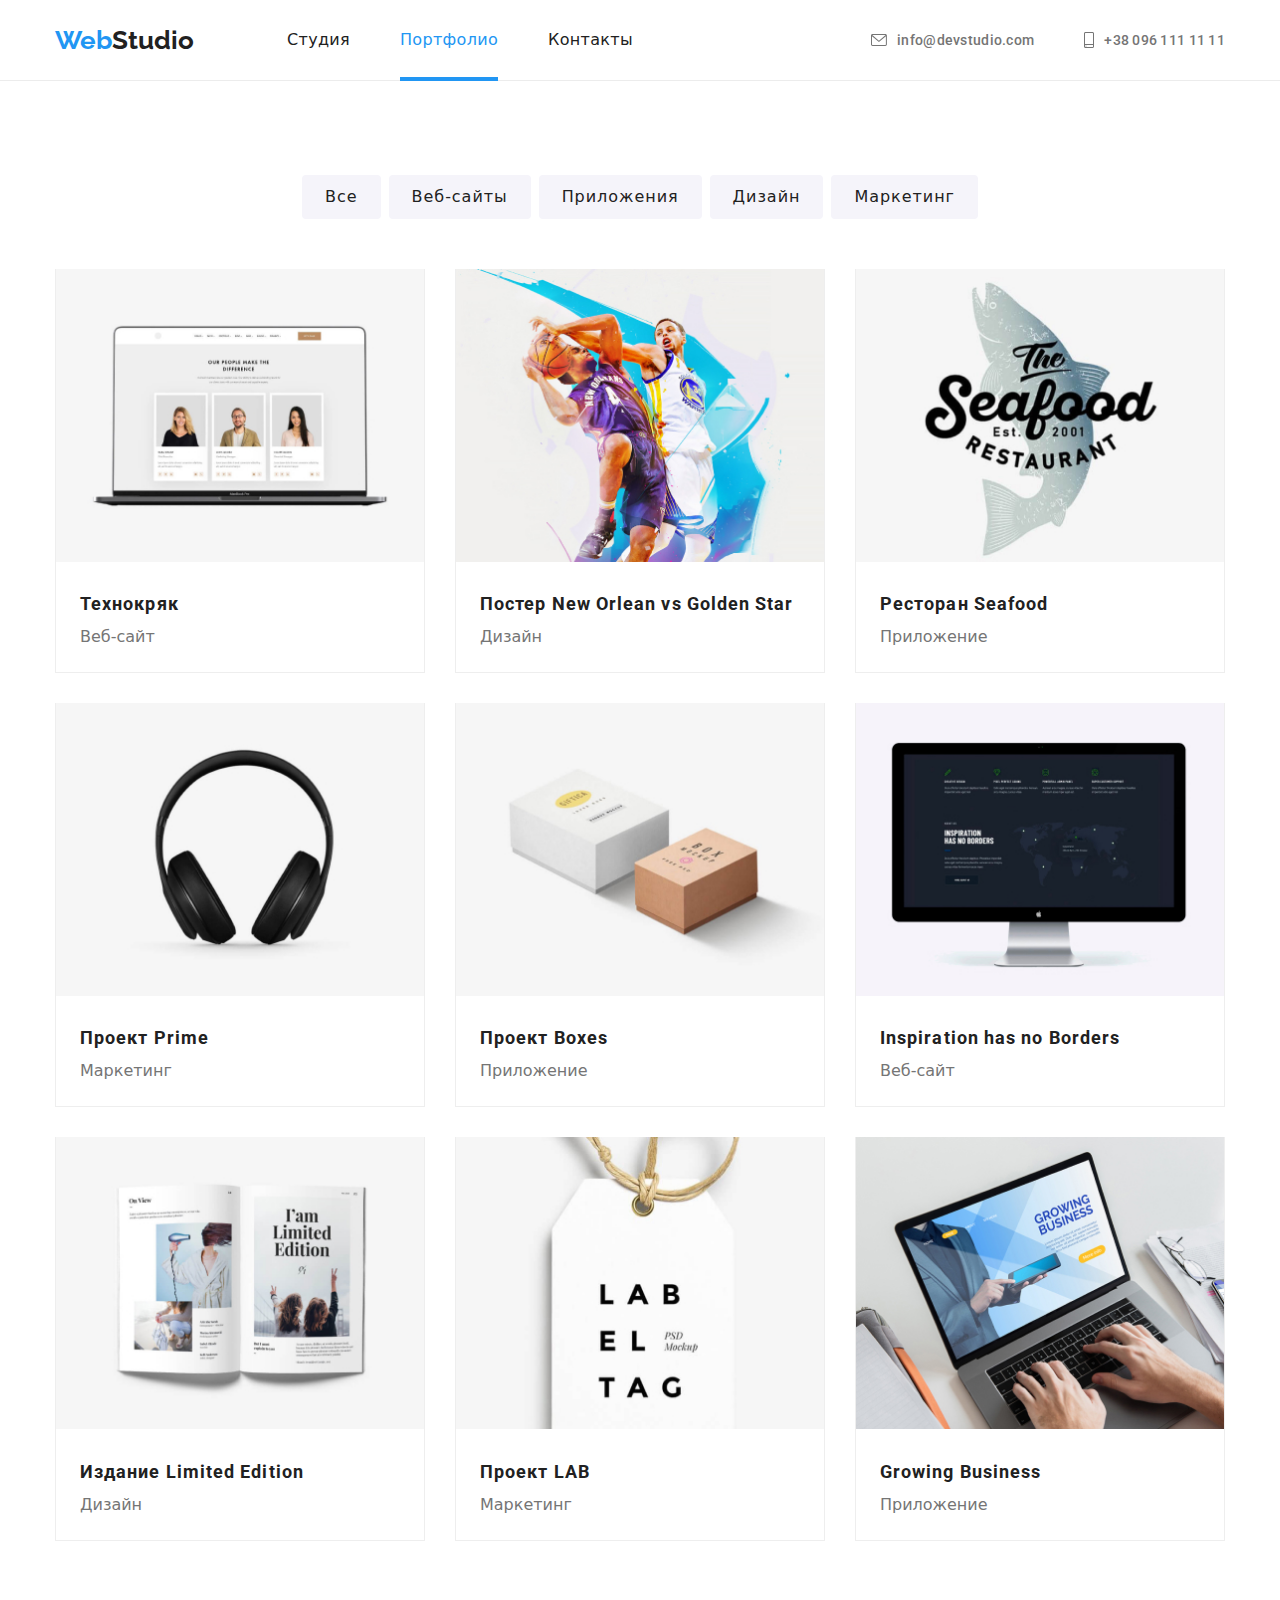
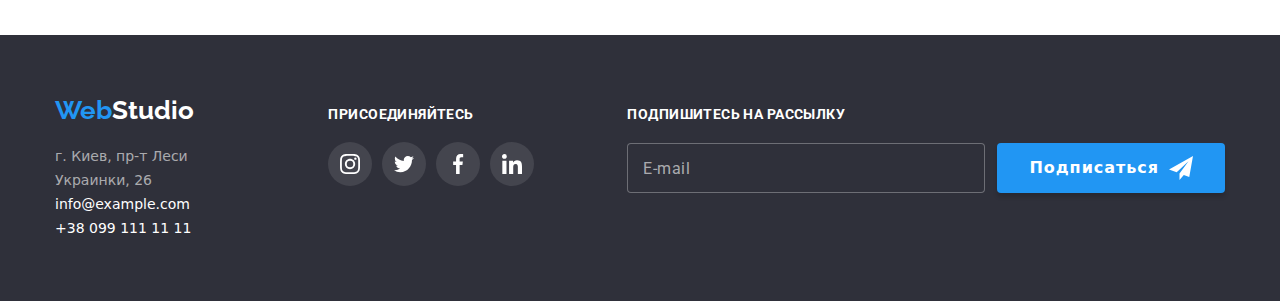
==== commit e7038cae: "1" ====
--- a/portfolio.html
+++ b/portfolio.html
@@ -1,224 +1,321 @@
 <!DOCTYPE html>
 <html lang="ru">
+  <head>
+    <meta charset="UTF-8" />
+    <meta http-equiv="X-UA-Compatible" content="IE=edge" />
+    <meta name="viewport" content="width=device-width, initial-scale=1.0" />
+    <title>Document</title>
+    <link rel="preconnect" href="https://fonts.googleapis.com" />
+    <link rel="preconnect" href="https://fonts.gstatic.com" crossorigin />
+    <link
+      href="https://fonts.googleapis.com/css2?family=Raleway:wght@700&family=Roboto:wght@400;700;900&display=swap"
+      rel="stylesheet"
+    />
+    <link
+      rel="stylesheet"
+      href="https://cdnjs.cloudflare.com/ajax/libs/modern-normalize/0.6.0/modern-normalize.min.css"
+    />
+    <!-- <link href="./css/styles.css" rel="stylesheet" /> -->
+    <link rel="stylesheet" href="./css/main.min.css" />
+  </head>
 
-<head>
-    <meta charset="UTF-8">
-    <meta http-equiv="X-UA-Compatible" content="IE=edge">
-    <meta name="viewport" content="width=device-width, initial-scale=1.0">
-    <title>Document</title>
-    <link rel="preconnect" href="https://fonts.googleapis.com">
-    <link rel="preconnect" href="https://fonts.gstatic.com" crossorigin>
-    <link href="https://fonts.googleapis.com/css2?family=Raleway:wght@700&family=Roboto:wght@400;700;900&display=swap"
-        rel="stylesheet">
-    <link rel="stylesheet"
-        href="https://cdnjs.cloudflare.com/ajax/libs/modern-normalize/0.6.0/modern-normalize.min.css" />
-    <link href="./css/styles.css" rel="stylesheet" />
-
-</head>
-
-<body>
+  <body>
     <!--Шапка сайта-->
     <header class="header">
-        <div class="header__nav container">
-            <a href="./index.html" class="header__logo"> <span class="header__logo-first ">Web</span><span
-                    class="header__logo-second">Studio</span> </a>
-            <nav>
-                <ul class="header__list list">
-                    <li class="header__item"> <a href="./index.html"
-                            class="header__link link">Студия</a></li>
-                    <li class="header__item"> <a href="./portfolio.html" class="header__link header__link--current link">Портфолио</a></li>
-                    <li class="header__item"> <a href="" class="header__link link">Контакты</a></li>
-                </ul>
-            </nav>
-            <ul class="header__contact list">
-                <li class="header__item"><a href="mailto:info@devstudio.com" class="header__adress"> <svg width="16px"
-                            height="12px" class="header__icon">
-                            <use href="./images/symbol-defs-6.svg#icon-envelope"></use>
-                        </svg>
-                        info@devstudio.com </a> </li>
-                <li class="header__item"><a href="tel:+380961111111" class="header__adress"> <svg width="10px" height="16px"
-                            class="header__icon">
-                            <use href="./images/symbol-defs-6.svg#icon-smartphone"></use>
-                        </svg> +38 096 111 11 11 </a></li>
-            </ul>
-        </div>
+      <div class="header__nav container">
+        <a href="./index.html" class="header__logo">
+          <span class="header__logo-first">Web</span><span class="header__logo-second">Studio</span>
+        </a>
+        <nav>
+          <ul class="header__list list">
+            <li class="header__item">
+              <a href="./index.html" class="header__link link">Студия</a>
+            </li>
+            <li class="header__item">
+              <a href="./portfolio.html" class="header__link header__link--current link"
+                >Портфолио</a
+              >
+            </li>
+            <li class="header__item"><a href="" class="header__link link">Контакты</a></li>
+          </ul>
+        </nav>
+        <ul class="header__contact list">
+          <li class="header__item">
+            <a href="mailto:info@devstudio.com" class="header__adress">
+              <svg width="16px" height="12px" class="header__icon">
+                <use href="./images/symbol-defs-6.svg#icon-envelope"></use>
+              </svg>
+              info@devstudio.com
+            </a>
+          </li>
+          <li class="header__item">
+            <a href="tel:+380961111111" class="header__adress">
+              <svg width="10px" height="16px" class="header__icon">
+                <use href="./images/symbol-defs-6.svg#icon-smartphone"></use>
+              </svg>
+              +38 096 111 11 11
+            </a>
+          </li>
+        </ul>
+      </div>
     </header>
     <main>
-        <section class="section filter">
-            <div class="container">
-                <h1 hidden class="filter__tittle">Наши проекты</h1>
-                <ul class="filter__list">
-                    <li class="filter-item"> <button type="button" class="filter__button">Все</button></li>
-                    <li class="filter-item"> <button type="button" class="filter__button">Веб-сайты</button></li>
-                    <li class="filter-item"> <button type="button" class="filter__button">Приложения</button></li>
-                    <li class="filter-item"> <button type="button" class="filter__button">Дизайн</button></li>
-                    <li class="filter-item"> <button type="button" class="filter__button">Маркетинг</button></li>
-                </ul>
-                <ul class="project__list list">
-                    <li class="project__item">
-                        <a href="" class="project__link">
-                            <div class="project__image">
-                                <img src="./images/Project1.jpg" alt="Люди" width="370">
-                                <p class="project__thumb">Технокряк это современная площадка распространения коронавируса. Компании
-                                    используют эту платформу для цифрового
-                                    шпионажа и атак на защищённые сервера конкурентов.</p>
-                            </div>
-                            <div class="project__box">
-                                <h2 class="project__name">Технокряк</h2>
-                                <p class="project__class">Веб-сайт</p>
-                            </div>
-                        </a>
-                    </li>
-                    <li class="project__item">
-                        <a href="" class="project__link">
-                            <div class="project__image">
-                                <img src="./images/Project2.jpg" alt="Постер" width="370">
-                                <p class="project__thumb">Технокряк это современная площадка распространения
-                                    коронавируса. Компании используют эту
-                                    платформу для цифрового
-                                    шпионажа и атак на защищённые сервера конкурентов.</p>
-                            </div>
-                            <div class="project__box">
-                                <h2 class="project__name">Постер New Orlean vs Golden Star</h2>
-                                <p class="project__class">Дизайн</p>
-                            </div>
-                        </a></li>
-                    <li class="project__item">
-                        <a href="" class="project__link">
-                            <div class="project__image"> <img src="./images/Project3.jpg" alt="Ресторан" width="370">
-                                <p class="project__thumb">Технокряк это современная площадка распространения
-                                    коронавируса. Компании используют эту платформу для цифрового
-                                    шпионажа и атак на защищённые сервера конкурентов.</p>
-                            </div>
-                            <div class="project__box">
-                                <h2 class="project__name">Ресторан Seafood</h2>
-                                <p class="project__class">Приложение</p>
-                            </div>
-                        </a></li>
-                    <li class="project__item">
-                        <a href="" class="project__link">
-                            <div class="project__image"> <img src="./images/Project4.jpg" alt="Наушники" width="370">
-                                <p class="project__thumb">Технокряк это современная площадка распространения
-                                    коронавируса. Компании используют эту платформу для цифрового
-                                    шпионажа и атак на защищённые сервера конкурентов.</p>
-                            </div>
-                            <div class="project__box">
-                                <h2 class="project__name">Проект Prime</h2>
-                                <p class="project__class">Маркетинг</p>
-                            </div>
-                        </a></li>
-                    <li class="project__item">
-                        <a href="" class="project__link">
-                            <div class="project__image"> <img src="./images/Project5.jpg" alt="Коробки" width="370">
-                                <p class="project__thumb">Технокряк это современная площадка распространения
-                                    коронавируса. Компании используют эту платформу для цифрового
-                                    шпионажа и атак на защищённые сервера конкурентов.</p>
-                            </div>
-                            <div class="project__box">
-                                <h2 class="project__name">Проект Boxes</h2>
-                                <p class="project__class">Приложение</p>
-                            </div>
-                        </a></li>
-                    <li class="project__item">
-                        <a href="" class="project__link">
-                            <div class="project__image"> <img src="./images/Project6.jpg" alt="Монитор" width="370">
-                                <p class="project__thumb">Технокряк это современная площадка распространения
-                                    коронавируса. Компании используют эту платформу для цифрового
-                                    шпионажа и атак на защищённые сервера конкурентов.</p>
-                            </div>
-                            <div class="project__box">
-                                <h2 class="project__name">Inspiration has no Borders</h2>
-                                <p class="project__class">Веб-сайт</p>
-                            </div>
-                        </a></li>
-                    <li class="project__item">
-                        <a href="" class="project__link">
-                            <div class="project__image"> <img src="./images/Project7.jpg" alt="Издание" width="370">
-                                <p class="project__thumb">Технокряк это современная площадка распространения
-                                    коронавируса. Компании используют эту платформу для цифрового
-                                    шпионажа и атак на защищённые сервера конкурентов.</p>
-                            </div>
-                            <div class="project__box">
-                                <h2 class="project__name">Издание Limited Edition</h2>
-                                <p class="project__class">Дизайн</p>
-                            </div>
-                        </a></li>
-                    <li class="project__item">
-                        <a href="" class="project__link">
-                            <div class="project__image"> <img src="./images/Project8.jpg" alt="Значок" width="370">
-                                <p class="project__thumb">Технокряк это современная площадка распространения
-                                    коронавируса. Компании используют эту платформу для цифрового
-                                    шпионажа и атак на защищённые сервера конкурентов.</p>
-                            </div>
-                            <div class="project__box">
-                                <h2 class="project__name">Проект LAB</h2>
-                                <p class="project__class">Маркетинг</p>
-                            </div>
-                        </a></li>
-                    <li class="project__item">
-                        <a href="" class="project__link">
-                            <div class="project__image"> <img src="./images/Project9.jpg" alt="Ноут" width="370">
-                                <p class="project__thumb">Технокряк это современная площадка распространения
-                                    коронавируса. Компании используют эту платформу для цифрового
-                                    шпионажа и атак на защищённые сервера конкурентов.</p>
-                            </div>
-                            <div class="project__box">
-                                <h2 class="project__name">Growing Business</h2>
-                                <p class="project__class">Приложение</p>
-                            </div>
-                        </a></li>
-                </ul>
-            </div>
-        </section>
+      <section class="section filter">
+        <div class="container">
+          <h1 hidden class="filter__tittle">Наши проекты</h1>
+          <ul class="filter__list">
+            <li class="filter__item"><button type="button" class="filter__button">Все</button></li>
+            <li class="filter__item">
+              <button type="button" class="filter__button">Веб-сайты</button>
+            </li>
+            <li class="filter__item">
+              <button type="button" class="filter__button">Приложения</button>
+            </li>
+            <li class="filter__item">
+              <button type="button" class="filter__button">Дизайн</button>
+            </li>
+            <li class="filter__item">
+              <button type="button" class="filter__button">Маркетинг</button>
+            </li>
+          </ul>
+          <ul class="project__list list">
+            <li class="project__item">
+              <a href="" class="project__link">
+                <div class="project__image">
+                  <img src="./images/Project1.jpg" alt="Люди" width="370" />
+                  <p class="project__thumb">
+                    Технокряк это современная площадка распространения коронавируса. Компании
+                    используют эту платформу для цифрового шпионажа и атак на защищённые сервера
+                    конкурентов.
+                  </p>
+                </div>
+                <div class="project__box">
+                  <h2 class="project__name">Технокряк</h2>
+                  <p class="project__class">Веб-сайт</p>
+                </div>
+              </a>
+            </li>
+            <li class="project__item">
+              <a href="" class="project__link">
+                <div class="project__image">
+                  <img src="./images/Project2.jpg" alt="Постер" width="370" />
+                  <p class="project__thumb">
+                    Технокряк это современная площадка распространения коронавируса. Компании
+                    используют эту платформу для цифрового шпионажа и атак на защищённые сервера
+                    конкурентов.
+                  </p>
+                </div>
+                <div class="project__box">
+                  <h2 class="project__name">Постер New Orlean vs Golden Star</h2>
+                  <p class="project__class">Дизайн</p>
+                </div>
+              </a>
+            </li>
+            <li class="project__item">
+              <a href="" class="project__link">
+                <div class="project__image">
+                  <img src="./images/Project3.jpg" alt="Ресторан" width="370" />
+                  <p class="project__thumb">
+                    Технокряк это современная площадка распространения коронавируса. Компании
+                    используют эту платформу для цифрового шпионажа и атак на защищённые сервера
+                    конкурентов.
+                  </p>
+                </div>
+                <div class="project__box">
+                  <h2 class="project__name">Ресторан Seafood</h2>
+                  <p class="project__class">Приложение</p>
+                </div>
+              </a>
+            </li>
+            <li class="project__item">
+              <a href="" class="project__link">
+                <div class="project__image">
+                  <img src="./images/Project4.jpg" alt="Наушники" width="370" />
+                  <p class="project__thumb">
+                    Технокряк это современная площадка распространения коронавируса. Компании
+                    используют эту платформу для цифрового шпионажа и атак на защищённые сервера
+                    конкурентов.
+                  </p>
+                </div>
+                <div class="project__box">
+                  <h2 class="project__name">Проект Prime</h2>
+                  <p class="project__class">Маркетинг</p>
+                </div>
+              </a>
+            </li>
+            <li class="project__item">
+              <a href="" class="project__link">
+                <div class="project__image">
+                  <img src="./images/Project5.jpg" alt="Коробки" width="370" />
+                  <p class="project__thumb">
+                    Технокряк это современная площадка распространения коронавируса. Компании
+                    используют эту платформу для цифрового шпионажа и атак на защищённые сервера
+                    конкурентов.
+                  </p>
+                </div>
+                <div class="project__box">
+                  <h2 class="project__name">Проект Boxes</h2>
+                  <p class="project__class">Приложение</p>
+                </div>
+              </a>
+            </li>
+            <li class="project__item">
+              <a href="" class="project__link">
+                <div class="project__image">
+                  <img src="./images/Project6.jpg" alt="Монитор" width="370" />
+                  <p class="project__thumb">
+                    Технокряк это современная площадка распространения коронавируса. Компании
+                    используют эту платформу для цифрового шпионажа и атак на защищённые сервера
+                    конкурентов.
+                  </p>
+                </div>
+                <div class="project__box">
+                  <h2 class="project__name">Inspiration has no Borders</h2>
+                  <p class="project__class">Веб-сайт</p>
+                </div>
+              </a>
+            </li>
+            <li class="project__item">
+              <a href="" class="project__link">
+                <div class="project__image">
+                  <img src="./images/Project7.jpg" alt="Издание" width="370" />
+                  <p class="project__thumb">
+                    Технокряк это современная площадка распространения коронавируса. Компании
+                    используют эту платформу для цифрового шпионажа и атак на защищённые сервера
+                    конкурентов.
+                  </p>
+                </div>
+                <div class="project__box">
+                  <h2 class="project__name">Издание Limited Edition</h2>
+                  <p class="project__class">Дизайн</p>
+                </div>
+              </a>
+            </li>
+            <li class="project__item">
+              <a href="" class="project__link">
+                <div class="project__image">
+                  <img src="./images/Project8.jpg" alt="Значок" width="370" />
+                  <p class="project__thumb">
+                    Технокряк это современная площадка распространения коронавируса. Компании
+                    используют эту платформу для цифрового шпионажа и атак на защищённые сервера
+                    конкурентов.
+                  </p>
+                </div>
+                <div class="project__box">
+                  <h2 class="project__name">Проект LAB</h2>
+                  <p class="project__class">Маркетинг</p>
+                </div>
+              </a>
+            </li>
+            <li class="project__item">
+              <a href="" class="project__link">
+                <div class="project__image">
+                  <img src="./images/Project9.jpg" alt="Ноут" width="370" />
+                  <p class="project__thumb">
+                    Технокряк это современная площадка распространения коронавируса. Компании
+                    используют эту платформу для цифрового шпионажа и атак на защищённые сервера
+                    конкурентов.
+                  </p>
+                </div>
+                <div class="project__box">
+                  <h2 class="project__name">Growing Business</h2>
+                  <p class="project__class">Приложение</p>
+                </div>
+              </a>
+            </li>
+          </ul>
+        </div>
+      </section>
     </main>
     <footer class="footer">
-        <div class="footer-container container ">
-            <div class="footer__box">
-                <a href="./index.html" class="header__logo"> <span class="header__logo-first">Web</span><span
-                        class="footer__logo-second">Studio</span></a>
-                <address class="footer__contacts">
-                    <ul class="list">
-                        <li> <a href="https://www.google.com/maps/place/%D0%B1%D1%83%D0%BB.+%D0%9B%D0%B5%D1%81%D0%B8+%D0%A3%D0%BA%D1%80%D0%B0%D0%B8%D0%BD%D0%BA%D0%B8,+26,+%D0%9A%D0%B8%D0%B5%D0%B2,+02000/@50.4265807,30.5361971,17z/data=!3m1!4b1!4m5!3m4!1s0x40d4cf0e033ecbe9:0x57a4dffefec77da0!8m2!3d50.4265807!4d30.5383858"
-                                class="footer__adress footer__map"> г. Киев, пр-т Леси Украинки, 26 </a></li>
-                        <li> <a href="mailto:info@example.com" class="footer__adress">info@example.com </a></li>
-                        <li> <a href="tel:+380991111111" class="footer__adress">+38 099 111 11 11</a> </li>
-                    </ul>
-                </address>
+      <div class="footer-container container">
+        <div class="footer__box">
+          <a href="./index.html" class="header__logo">
+            <span class="header__logo-first">Web</span
+            ><span class="footer__logo-second">Studio</span></a
+          >
+          <address class="footer__contacts">
+            <ul class="list">
+              <li>
+                <a
+                  href="https://www.google.com/maps/place/%D0%B1%D1%83%D0%BB.+%D0%9B%D0%B5%D1%81%D0%B8+%D0%A3%D0%BA%D1%80%D0%B0%D0%B8%D0%BD%D0%BA%D0%B8,+26,+%D0%9A%D0%B8%D0%B5%D0%B2,+02000/@50.4265807,30.5361971,17z/data=!3m1!4b1!4m5!3m4!1s0x40d4cf0e033ecbe9:0x57a4dffefec77da0!8m2!3d50.4265807!4d30.5383858"
+                  class="footer__adress footer__map"
+                >
+                  г. Киев, пр-т Леси Украинки, 26
+                </a>
+              </li>
+              <li>
+                <a href="mailto:info@example.com" class="footer__adress">info@example.com </a>
+              </li>
+              <li><a href="tel:+380991111111" class="footer__adress">+38 099 111 11 11</a></li>
+            </ul>
+          </address>
+        </div>
+        <div class="footer__social">
+          <h3 class="footer__social-tittle">Присоединяйтесь</h3>
+          <ul class="list footer__social-list">
+            <li class="footer__social-item">
+              <a
+                href="https://www.instagram.com/"
+                rel="noopener noreferrer"
+                target="_blank"
+                class="footer__social-link"
+                ><svg class="footer__social-icon">
+                  <use href="./images/symbol-defs-6.svg#icon-instagram"></use></svg
+              ></a>
+            </li>
+            <li class="footer__social-item">
+              <a
+                href="https://twitter.com/?lang=ru"
+                rel="noopener noreferrer"
+                target="_blank"
+                class="footer__social-link"
+                ><svg class="footer__social-icon">
+                  <use href="./images/symbol-defs-6.svg#icon-twitter"></use></svg
+              ></a>
+            </li>
+            <li class="footer__social-item">
+              <a
+                href="https://uk-ua.facebook.com/"
+                rel="noopener noreferrer"
+                target="_blank"
+                class="footer__social-link"
+                ><svg class="footer__social-icon">
+                  <use href="./images/symbol-defs-6.svg#icon-facebook"></use></svg
+              ></a>
+            </li>
+            <li class="footer__social-item">
+              <a
+                href="https://ru.linkedin.com/"
+                rel="noopener noreferrer"
+                target="_blank"
+                class="footer__social-link"
+                ><svg class="footer__social-icon">
+                  <use href="./images/symbol-defs-6.svg#icon-linkedin"></use></svg
+              ></a>
+            </li>
+          </ul>
+        </div>
+        <form class="footer__form">
+          <div class="footer__form-box">
+            <label for="name" class="footer__form-tittle">Подпишитесь на рассылку</label>
+            <div class="footer__form-send">
+              <input
+                type="email"
+                class="footer__input"
+                name="sub-mail"
+                id="name"
+                placeholder="E-mail"
+              />
+              <button type="submit" class="footer__form-button">
+                Подписаться<svg class="footer__form-icon">
+                  <use href="./images/symbol-defs-6.svg#icon-icon-send"></use>
+                </svg>
+              </button>
             </div>
-            <div class="footer__social">
-                <h3 class="footer__social-tittle">Присоединяйтесь</h3>
-                <ul class="list footer__social-list">
-                    <li class="footer__social-item"><a href="https://www.instagram.com/" rel="noopener noreferrer"
-                            target="_blank" class="footer__social-link"><svg class="footer__social-icon">
-                                <use href="./images/symbol-defs-6.svg#icon-instagram"></use>
-                            </svg></a> </li>
-                    <li class="footer__social-item"> <a href="https://twitter.com/?lang=ru" rel="noopener noreferrer"
-                            target="_blank" class="footer__social-link"><svg class="footer__social-icon">
-                                <use href="./images/symbol-defs-6.svg#icon-twitter"></use>
-                            </svg></a></li>
-                    <li class="footer__social-item"><a href="https://uk-ua.facebook.com/" rel="noopener noreferrer"
-                            target="_blank" class="footer__social-link"><svg class="footer__social-icon">
-                                <use href="./images/symbol-defs-6.svg#icon-facebook"></use>
-                            </svg></a></li>
-                    <li class="footer__social-item"><a href="https://ru.linkedin.com/" rel="noopener noreferrer"
-                            target="_blank" class="footer__social-link"><svg class="footer__social-icon">
-                                <use href="./images/symbol-defs-6.svg#icon-linkedin"></use>
-                            </svg></a></li>
-                </ul>
-            </div>
-            <form class="footer__form">
-                <div class="footer__form-box">
-                    <label for="name" class="footer__form-tittle">Подпишитесь на рассылку</label>
-                    <div class="footer__form-send">
-                        <input type="email" class="footer__input" name="sub-mail" id="name" placeholder="E-mail" />
-                        <button type="submit" class="footer__form-button">Подписаться<svg class="footer__form-icon">
-                                <use href="./images/symbol-defs-6.svg#icon-icon-send"></use>
-                            </svg></button>
-                    </div>
-                </div>
-            </form>
-        </div>
+          </div>
+        </form>
+      </div>
     </footer>
-</body>
-
-</html>+  </body>
+</html>
--- a/css/styles.css
+++ b/css/styles.css
@@ -98,37 +98,23 @@
   box-sizing: border-box;
 }
 
+.header__item + .header__item {
+  margin-left: 50px;
+}
+
 .header__list {
-  display: flex;
   margin-left: 93px;
-
+  display: flex;
   font-weight: 500;
-  font-size: 14px;
-  line-height: 1.14;
+  font-size: 16px;
+  line-height: 1.17;
   letter-spacing: 0.02em;
 }
 
-.header__nav .link {
+.header__link {
   padding-top: 32px;
   padding-bottom: 32px;
-}
-
-.header__item + .header__item {
-  margin-left: 50px;
-}
-
-.header__list {
-  font-weight: 500;
-  font-size: 16px;
-  line-height: 1.17;
-  letter-spacing: 0.02em;
-
-  display: flex;
-}
-
-.header__link {
   color: var(--tittle-color);
-
   transition: color 250ms cubic-bezier(0.4, 0, 0.2, 1);
 }
 .header__link:focus,
@@ -667,7 +653,7 @@
   align-items: flex-start;
 }
 
-.filter-item + .filter-item {
+.filter__item + .filter__item {
   margin-left: 8px;
 }
 .filter__button {
--- a/css/main.min.css
+++ b/css/main.min.css
@@ -0,0 +1,2 @@
+.body{color:#757575;background-color:#fff;font-family:Roboto, sans-serif;letter-spacing:0.03em;margin:0}*,*::before,*::after{-webkit-box-sizing:border-box;box-sizing:border-box}.section{padding-top:94px;padding-bottom:94px;margin-top:0;margin-bottom:0}.container{margin-left:auto;margin-right:auto;width:1200px;padding-left:15px;padding-right:15px}h1,h2,h3,h4,p,ul{margin:0;padding:0}.list{text-decoration:none}textarea{resize:none}.link{text-decoration:none}.project-item{text-decoration:none}img{display:block;max-width:100%;height:auto}.list{list-style:none}.visually-hidden{position:absolute;white-space:nowrap;width:1px;height:1px;overflow:hidden;border:0;padding:0;clip:rect(0 0 0 0);-webkit-clip-path:inset(50%);clip-path:inset(50%);margin:-1px}.product__tittle,.team__tittle,.clients__tittle{color:#212121;font-weight:700;font-size:36px;line-height:1.17;text-align:center;letter-spacing:00.03em}.hero__button,.footer__form-button,.filter__button,.form-button{text-decoration:none;font-family:inherit;font-weight:bold;line-height:1.87;letter-spacing:0.06em;cursor:pointer;border:none;border-radius:4px;text-align:center}.team__social-link,.clients__link,.footer__social-link{display:-webkit-box;display:-ms-flexbox;display:flex;-webkit-box-pack:center;-ms-flex-pack:center;justify-content:center;-webkit-box-align:center;-ms-flex-align:center;align-items:center;height:44px;width:44px;fill:#afb1b8;border-radius:50%}.header__logo{font-family:Raleway, cursive;font-weight:700;font-size:26px;line-height:1.17;text-decoration:none;padding-top:24px;padding-bottom:24px}.header__logo-first{color:#2196f3}.header__logo-second{color:#212121}.footer__logo-second{color:#fff}.header{border-bottom:1px solid #ececec}.header__nav{display:-webkit-box;display:-ms-flexbox;display:flex;-webkit-box-align:center;-ms-flex-align:center;align-items:center;-webkit-box-sizing:border-box;box-sizing:border-box}.header__list{margin-left:93px;display:-webkit-box;display:-ms-flexbox;display:flex;font-weight:500;font-size:16px;line-height:1.17;letter-spacing:0.02em}.header__link{padding-top:32px;padding-bottom:32px;color:#212121;-webkit-transition:color 250ms cubic-bezier(0.4, 0, 0.2, 1);transition:color 250ms cubic-bezier(0.4, 0, 0.2, 1)}.header__link:focus,.header__link:hover{color:#2196f3}.header__link--current{position:relative;color:#2196f3}.header__link--current::after{content:'';display:block;position:absolute;left:0;bottom:0;width:100%;height:4px;background-color:#2196f3}.header__item+.header__item{margin-left:50px}.header__adress{display:-webkit-box;display:-ms-flexbox;display:flex;padding-top:32px;padding-bottom:32px;-webkit-box-align:center;-ms-flex-align:center;align-items:center;color:#757575;font-family:Roboto, sans-serif;font-weight:500;font-size:14px;line-height:1.17;letter-spacing:0.02em;text-decoration:none;-webkit-transition:color 250ms cubic-bezier(0.4, 0, 0.2, 1),fill 250ms cubic-bezier(0.4, 0, 0.2, 1);transition:color 250ms cubic-bezier(0.4, 0, 0.2, 1),fill 250ms cubic-bezier(0.4, 0, 0.2, 1)}.header__adress:focus,.header__adress:hover{color:#2196f3;fill:#2196f3}.header__contact{margin-left:auto;display:-webkit-box;display:-ms-flexbox;display:flex}.header__icon{margin-right:10px;fill:currentColor}.hero{max-width:1600px;height:600px;margin-left:auto;margin-right:auto;text-align:center;background-image:-webkit-gradient(linear, left top, right top, from(rgba(47,48,58,0.4)), to(rgba(47,48,58,0.4))),url(../images/background.jpg);background-image:linear-gradient(to right, rgba(47,48,58,0.4), rgba(47,48,58,0.4)),url(../images/background.jpg);background-color:var(--footer-color);background-position:center;background-repeat:no-repeat;background-size:cover}.hero__box{padding-top:200px;padding-bottom:200px}.hero__tittle{font-family:Roboto, sans-serif;color:#fff;font-weight:900;font-size:44px;line-height:1.36;letter-spacing:0.06em;text-align:center;text-transform:uppercase;margin-bottom:30px}.hero__button{display:inline-block;color:#fff;background-color:#2196f3;padding:10px 32px;min-width:200px;-webkit-transition:background-color 250ms cubic-bezier(0.4, 0, 0.2, 1);transition:background-color 250ms cubic-bezier(0.4, 0, 0.2, 1)}.hero__button:hover,.hero__button:focus{background-color:#188ce8}.advantage{padding-top:0;padding-bottom:0;margin-top:94px;margin-bottom:106px}.advantage__tittle{color:#212121;font-weight:700;font-size:14px;line-height:1.17;text-transform:uppercase;padding-bottom:10px}.advantage__description{color:#757575;font-weight:400;font-size:14px;line-height:1.71}.advantage__list{display:-webkit-box;display:-ms-flexbox;display:flex}.advantage__item+.advantage__item{margin-left:30px}.advantage__field{display:-webkit-box;display:-ms-flexbox;display:flex;width:270px;height:120px;background-color:#f5f4fa;-webkit-box-align:center;-ms-flex-align:center;align-items:center;-webkit-box-pack:center;-ms-flex-pack:center;justify-content:center;margin-bottom:30px;border-radius:4px}.advantage__icon{width:70px;height:70px}.product{padding-top:0}.product__tittle{padding-bottom:50px}.product__list{display:-webkit-box;display:-ms-flexbox;display:flex}.product__item{position:relative}.product__item+.product__item{margin-left:30px}.product__name{position:absolute;width:100%;display:inline-block;background-color:rgba(47,48,58,0.8);height:70px;bottom:0;right:0}.product__text{font-family:Roboto, sans-serif;font-weight:bold;font-size:14px;line-height:1.17;text-align:center;letter-spacing:0.03em;text-transform:uppercase;text-align:center;padding-top:27px;padding-bottom:27px;color:#fff}.team{background-color:#f5f4fa}.team__list{display:-webkit-box;display:-ms-flexbox;display:flex;-webkit-box-pack:justify;-ms-flex-pack:justify;justify-content:space-between}.team__item+.team__item{margin-left:30px}.team__tittle{padding-bottom:50px}.team__member{color:#212121;font-weight:500;font-size:16px;line-height:1.17;text-align:center;padding-top:30px}.team__position{color:#757575;font-size:16px;line-height:1.17;margin-top:0px;padding-top:10px;text-align:center}.team__item{padding-bottom:24px;border-bottom:1px solid #eeeeee;-webkit-box-sizing:border-box;box-sizing:border-box;background-color:#fff;border-radius:0px 0px 4px 4px;-webkit-box-shadow:0px 1px 3px rgba(0,0,0,0.12),0px 1px 1px rgba(0,0,0,0.14),0px 2px 1px rgba(0,0,0,0.2);box-shadow:0px 1px 3px rgba(0,0,0,0.12),0px 1px 1px rgba(0,0,0,0.14),0px 2px 1px rgba(0,0,0,0.2);padding-bottom:30px}.team__box{padding-left:32px;padding-right:32px}.team__social-link{-webkit-transition:background-color 250ms cubic-bezier(0.4, 0, 0.2, 1),fill 250ms cubic-bezier(0.4, 0, 0.2, 1);transition:background-color 250ms cubic-bezier(0.4, 0, 0.2, 1),fill 250ms cubic-bezier(0.4, 0, 0.2, 1)}.team__social-link:hover,.team__social-link:focus{background-color:#2196f3;border-radius:50%;fill:#fff}.team__social-list{display:-webkit-box;display:-ms-flexbox;display:flex;margin-top:16px;-webkit-box-pack:justify;-ms-flex-pack:justify;justify-content:space-between}.team__social-logo{width:20px;height:20px}.clients__tittle{margin-bottom:50px;text-align:center}.clients__list{display:-webkit-box;display:-ms-flexbox;display:flex;-webkit-box-pack:justify;-ms-flex-pack:justify;justify-content:space-between}.clients__item{display:block}.clients__item+.clients__item{margin-left:30px}.clients__link{border:1px solid #afb1b8;border-radius:4px;width:170px;height:92px;-webkit-transition:fill 250ms cubic-bezier(0.4, 0, 0.2, 1),border 250ms cubic-bezier(0.4, 0, 0.2, 1);transition:fill 250ms cubic-bezier(0.4, 0, 0.2, 1),border 250ms cubic-bezier(0.4, 0, 0.2, 1)}.clients__link:hover,.clients__link:focus{fill:#2196f3;border:1px solid #2196f3}.clients__icon{width:106px;height:60px}.footer-container{display:-webkit-box;display:-ms-flexbox;display:flex;-webkit-box-align:baseline;-ms-flex-align:baseline;align-items:baseline}.footer{padding-top:60px;padding-bottom:60px;background-color:#2f303a}.footer__contacts{margin-top:20px}.footer__adress{color:#fff;font-size:14px;line-height:1.71;text-decoration:none;font-style:normal;-webkit-transition:color 250ms cubic-bezier(0.4, 0, 0.2, 1);transition:color 250ms cubic-bezier(0.4, 0, 0.2, 1)}.footer__map{color:rgba(255,255,255,0.6)}.footer__map:focus,.footer__map:hover{color:#2196f3}.footer__social{margin-left:70px;margin-right:93px}.footer__social-tittle{color:#fff;font-family:Roboto, sans-serif;font-weight:bold;font-size:14px;line-height:1.17;letter-spacing:0.03em;text-transform:uppercase;margin-bottom:20px}.footer__social-list{display:-webkit-box;display:-ms-flexbox;display:flex}.footer__social-link{background-color:rgba(255,255,255,0.1);-webkit-transition:background-color 250ms cubic-bezier(0.4, 0, 0.2, 1),fill 250ms cubic-bezier(0.4, 0, 0.2, 1);transition:background-color 250ms cubic-bezier(0.4, 0, 0.2, 1),fill 250ms cubic-bezier(0.4, 0, 0.2, 1)}.footer__social-link:hover,.footer__social-link:focus{background-color:#2196f3}.footer__social-item+.footer__social-item{margin-left:10px}.footer__social-icon{fill:#fff;width:20px;height:20px}.footer__form-tittle{color:#fff;font-family:Roboto, sans-serif;font-weight:bold;font-size:14px;line-height:1.17;letter-spacing:0.03em;text-transform:uppercase}.footer__form-send{display:-webkit-box;display:-ms-flexbox;display:flex;margin-top:20px}.footer__input{height:50px;width:358px;margin-right:12px;border:1px solid rgba(255,255,255,0.3);border-radius:4px;background-color:#2f303a;color:#757575;padding-left:15px}.footer__input::-webkit-input-placeholder{font-family:Roboto;font-weight:normal;font-size:16px;line-height:1.25;letter-spacing:0.03em;color:rgba(255,255,255,0.6)}.footer__input:-ms-input-placeholder{font-family:Roboto;font-weight:normal;font-size:16px;line-height:1.25;letter-spacing:0.03em;color:rgba(255,255,255,0.6)}.footer__input::-ms-input-placeholder{font-family:Roboto;font-weight:normal;font-size:16px;line-height:1.25;letter-spacing:0.03em;color:rgba(255,255,255,0.6)}.footer__input::placeholder{font-family:Roboto;font-weight:normal;font-size:16px;line-height:1.25;letter-spacing:0.03em;color:rgba(255,255,255,0.6)}.footer__form-button{display:-webkit-box;display:-ms-flexbox;display:flex;-webkit-box-align:center;-ms-flex-align:center;align-items:center;color:#fff;background-color:#2196f3;-webkit-box-shadow:0px 4px 4px rgba(0,0,0,0.15);box-shadow:0px 4px 4px rgba(0,0,0,0.15);padding:10px 32px;min-width:200px}.footer__form-icon{margin-left:10px;width:24px;height:24px;fill:#fff}.filter{padding-top:94px}.filter__list{list-style:none;margin-top:0;margin-bottom:0;padding-bottom:50px;display:-webkit-box;display:-ms-flexbox;display:flex;-webkit-box-pack:center;-ms-flex-pack:center;justify-content:center;-webkit-box-align:start;-ms-flex-align:start;align-items:flex-start}.filter__item+.filter__item{margin-left:8px}.filter__button{border:1px solid transparent;font-weight:500;background-color:#f5f4fa;color:#212121;padding:6px 22px;min-width:73px;-webkit-transition:background-color 250ms cubic-bezier(0.4, 0, 0.2, 1),color 250ms cubic-bezier(0.4, 0, 0.2, 1),-webkit-box-shadow 250ms cubic-bezier(0.4, 0, 0.2, 1);transition:background-color 250ms cubic-bezier(0.4, 0, 0.2, 1),color 250ms cubic-bezier(0.4, 0, 0.2, 1),-webkit-box-shadow 250ms cubic-bezier(0.4, 0, 0.2, 1);transition:background-color 250ms cubic-bezier(0.4, 0, 0.2, 1),color 250ms cubic-bezier(0.4, 0, 0.2, 1),box-shadow 250ms cubic-bezier(0.4, 0, 0.2, 1);transition:background-color 250ms cubic-bezier(0.4, 0, 0.2, 1),color 250ms cubic-bezier(0.4, 0, 0.2, 1),box-shadow 250ms cubic-bezier(0.4, 0, 0.2, 1),-webkit-box-shadow 250ms cubic-bezier(0.4, 0, 0.2, 1)}.filter__button:hover,.filter__button:focus{color:#fff;background-color:#2196f3;-webkit-box-shadow:0px 1px 1px rgba(0,0,0,0.12),0px 4px 4px rgba(0,0,0,0.06),1px 4px 6px rgba(0,0,0,0.16);box-shadow:0px 1px 1px rgba(0,0,0,0.12),0px 4px 4px rgba(0,0,0,0.06),1px 4px 6px rgba(0,0,0,0.16)}.project__list{display:-webkit-box;display:-ms-flexbox;display:flex;-ms-flex-wrap:wrap;flex-wrap:wrap;padding-left:0px}.project__link{text-decoration:none}.project__item{border-bottom:1px solid #eeeeee;border-left:1px solid #eeeeee;border-right:1px solid #eeeeee;-webkit-box-sizing:border-box;box-sizing:border-box;margin-right:30px;margin-bottom:30px;width:370px;-webkit-transition:-webkit-box-shadow cubic-bezier(0.4, 0, 0.2, 1);transition:-webkit-box-shadow cubic-bezier(0.4, 0, 0.2, 1);transition:box-shadow cubic-bezier(0.4, 0, 0.2, 1);transition:box-shadow cubic-bezier(0.4, 0, 0.2, 1), -webkit-box-shadow cubic-bezier(0.4, 0, 0.2, 1)}.project__item:hover{-webkit-box-shadow:0px 1px 1px rgba(0,0,0,0.12),0px 4px 4px rgba(0,0,0,0.06),1px 4px 6px rgba(0,0,0,0.16);box-shadow:0px 1px 1px rgba(0,0,0,0.12),0px 4px 4px rgba(0,0,0,0.06),1px 4px 6px rgba(0,0,0,0.16)}.project__item:nth-child(3n){margin-right:0}.project__item:nth-last-child(-n+3){margin-bottom:0}.project__name{color:#212121;font-family:Roboto;font-weight:700;font-size:18px;line-height:2;letter-spacing:0.06em}.project__box{padding-left:24px;padding-top:20px;padding-bottom:20px;padding-right:24px}.project__class{color:#757575;font-size:16px;line-height:1.88}.project__image{display:inline-block;position:relative;overflow:hidden}.project__thumb{position:absolute;width:100%;height:100%;font-family:Roboto;font-size:18px;line-height:1.56;letter-spacing:0.03em;color:#ffffff;background-color:#2196f3;display:-webkit-box;display:-ms-flexbox;display:flex;-webkit-box-align:center;-ms-flex-align:center;align-items:center;top:0;left:0;padding-left:24px;padding-right:24px;-webkit-transform:translateY(100%);transform:translateY(100%);-webkit-transition:opacity 250ms cubic-bezier(0.4, 0, 0.2, 1),-webkit-transform 250ms cubic-bezier(0.4, 0, 0.2, 1);transition:opacity 250ms cubic-bezier(0.4, 0, 0.2, 1),-webkit-transform 250ms cubic-bezier(0.4, 0, 0.2, 1);transition:transform 250ms cubic-bezier(0.4, 0, 0.2, 1),opacity 250ms cubic-bezier(0.4, 0, 0.2, 1);transition:transform 250ms cubic-bezier(0.4, 0, 0.2, 1),opacity 250ms cubic-bezier(0.4, 0, 0.2, 1),-webkit-transform 250ms cubic-bezier(0.4, 0, 0.2, 1);opacity:0}.project__thumb__item:hover .project__thumb{opacity:1;-webkit-transform:translateY(0);transform:translateY(0)}.backdrop{position:fixed;top:0;left:0;width:100%;height:100%;background-color:rgba(0,0,0,0.2);visibility:visible;opacity:1;-webkit-transition:opacity 250ms cubic-bezier(0.4, 0, 0.2, 1);transition:opacity 250ms cubic-bezier(0.4, 0, 0.2, 1)}.backdrop.is-hidden{opacity:0;pointer-events:none;overflow:hidden}.backdrop.is-hidden .modal{-webkit-transform:translate(-50%, -50%) scale 1.1;transform:translate(-50%, -50%) scale 1.1}.modal{position:absolute;top:50%;left:50%;padding:40px;min-height:581px;min-width:528px;-webkit-box-align:center;-ms-flex-align:center;align-items:center;background-color:#fff;-webkit-transform:translate(-50%, -50%) scale(1);transform:translate(-50%, -50%) scale(1);-webkit-transition:opacity 250ms cubic-bezier(0.4, 0, 0.2, 1);transition:opacity 250ms cubic-bezier(0.4, 0, 0.2, 1)}.close{width:18px;height:18px;border-radius:50%;background-color:white;border:1px solid rgba(0,0,0,0.1);fill:#000000}.close:hover,.close:focus{background-color:#2196f3;fill:#eeeeee}.button-modal{position:absolute;right:0;top:0;width:30px;height:30px;margin-top:8px;margin-right:8px;background-color:white;padding:0;border:none}.button-modal:hover,.button-modal:focus{background-color:white}.modal-tittle{color:#212121;font-family:Roboto, sans-serif;font-weight:bold;font-size:20px;line-height:1.17;letter-spacing:0.03em;margin-bottom:12px}.form-field{position:relative;display:-webkit-box;display:-ms-flexbox;display:flex;-webkit-box-orient:vertical;-webkit-box-direction:normal;-ms-flex-direction:column;flex-direction:column;margin-bottom:10px}.form-label{font-size:12px;letter-spacing:0.01em;color:#757575;margin-bottom:4px}.form-input{padding-left:42px;padding-top:11px;padding-bottom:11px;border:1px solid rgba(33,33,33,0.2);border-radius:4px;height:40px;-webkit-transition:border 250ms cubic-bezier(0.4, 0, 0.2, 1);transition:border 250ms cubic-bezier(0.4, 0, 0.2, 1)}.form-icon{position:absolute;bottom:0;left:0;margin-left:12px;margin-bottom:11px;width:18px;height:18px;-webkit-transition:fill 250ms cubic-bezier(0.4, 0, 0.2, 1);transition:fill 250ms cubic-bezier(0.4, 0, 0.2, 1);fill:#212121}.form-input:focus ~ .form-icon{fill:#2196f3}.form-field:focus-within>.form-input{border:1px solid #2196f3;outline:0;outline-offset:0}.comment{height:120px;padding:12px 16px;border:1px solid rgba(33,33,33,0.2);border-radius:4px}textarea::-webkit-input-placeholder{font-family:Roboto;font-size:12px;line-height:1.17;letter-spacing:0.01em;color:rgba(117,117,117,0.5)}textarea:-ms-input-placeholder{font-family:Roboto;font-size:12px;line-height:1.17;letter-spacing:0.01em;color:rgba(117,117,117,0.5)}textarea::-ms-input-placeholder{font-family:Roboto;font-size:12px;line-height:1.17;letter-spacing:0.01em;color:rgba(117,117,117,0.5)}textarea::placeholder{font-family:Roboto;font-size:12px;line-height:1.17;letter-spacing:0.01em;color:rgba(117,117,117,0.5)}.form-field:focus-within>.comment{border:1px solid #2196f3;outline:0;outline-offset:0}.checkbox-input{position:absolute;width:1px;height:1px;margin:-1px;border:0;padding:0;clip:rect(0 0 0 0);overflow:hidden}.checkbox-label{display:-webkit-box;display:-ms-flexbox;display:flex;-webkit-box-align:center;-ms-flex-align:center;align-items:center;font-size:14px;line-height:1.71;letter-spacing:0.03em;color:#757575;margin-left:8px;margin-bottom:30px}.icon-check{display:block;width:10px;height:10px;width:16px;height:15px;border:2px solid #212121;border-radius:4px;margin-right:8px}.checkbox-input:checked+.icon-check{background-color:#2196f3;background-image:url(../images/icon-check-2.svg);background-size:contain;background-origin:content-box;border:2px solid #2196f3}.form-button{display:block;color:#fff;background-color:#2196f3;margin:0 auto;padding:10px 55px 10px 56px;min-width:200px;-webkit-box-shadow:0px 4px 4px rgba(0,0,0,0.15);box-shadow:0px 4px 4px rgba(0,0,0,0.15);-webkit-transition:background-color 250ms cubic-bezier(0.4, 0, 0.2, 1);transition:background-color 250ms cubic-bezier(0.4, 0, 0.2, 1)}.form-button:hover,.form-button:focus{background-color:#188ce8}
+/*# sourceMappingURL=main.min.css.map */